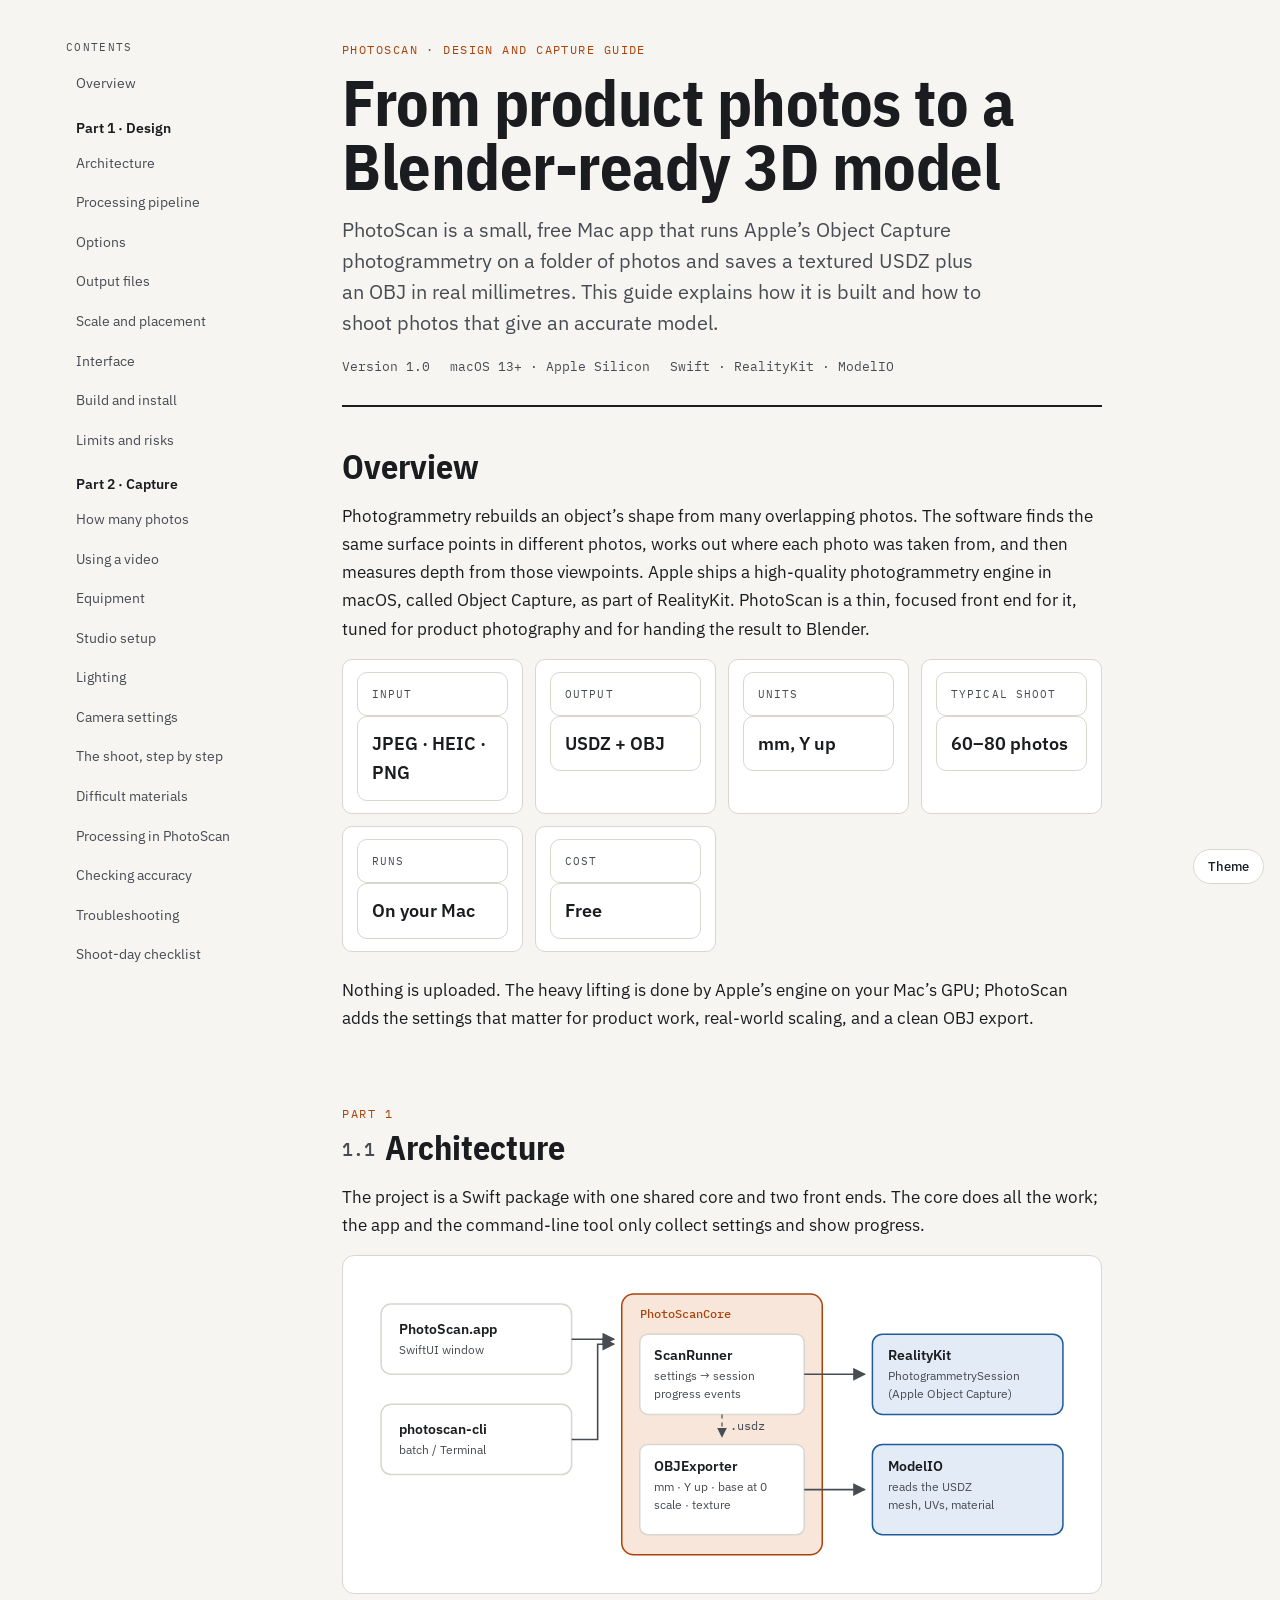
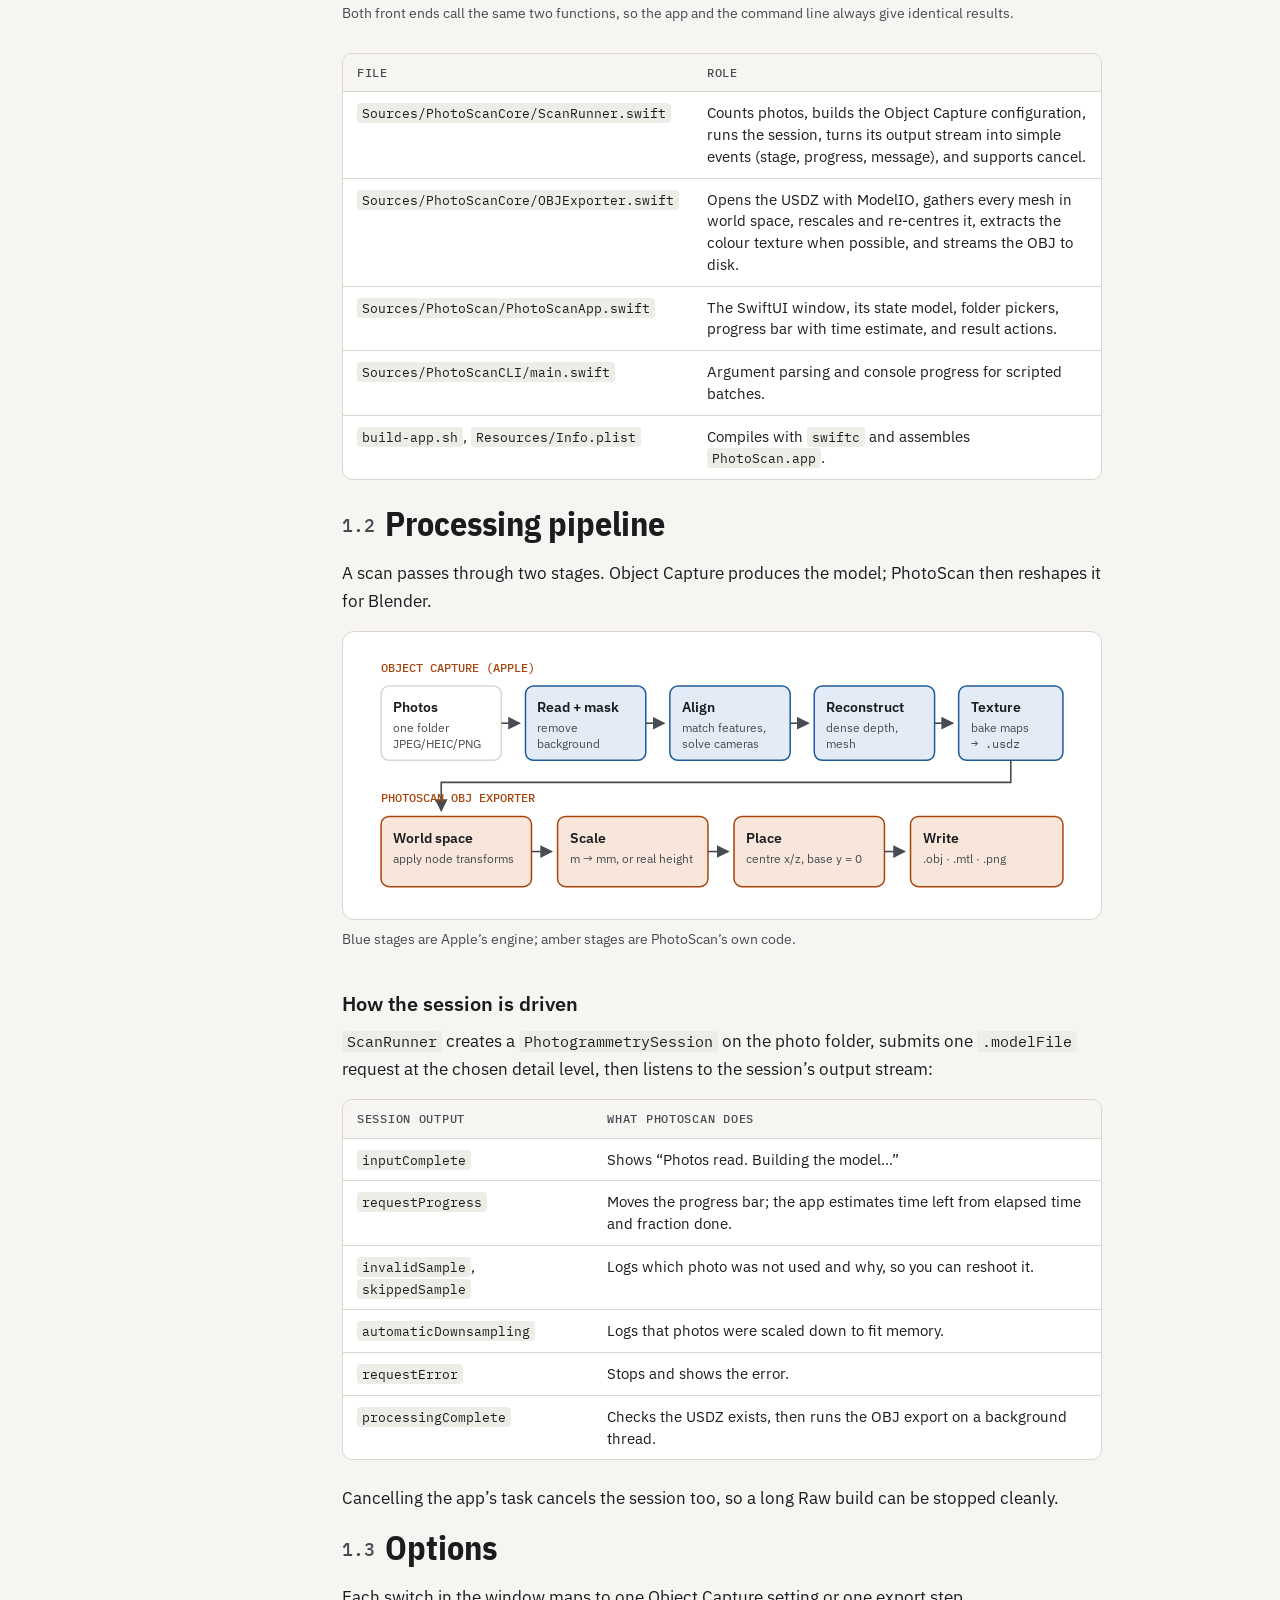
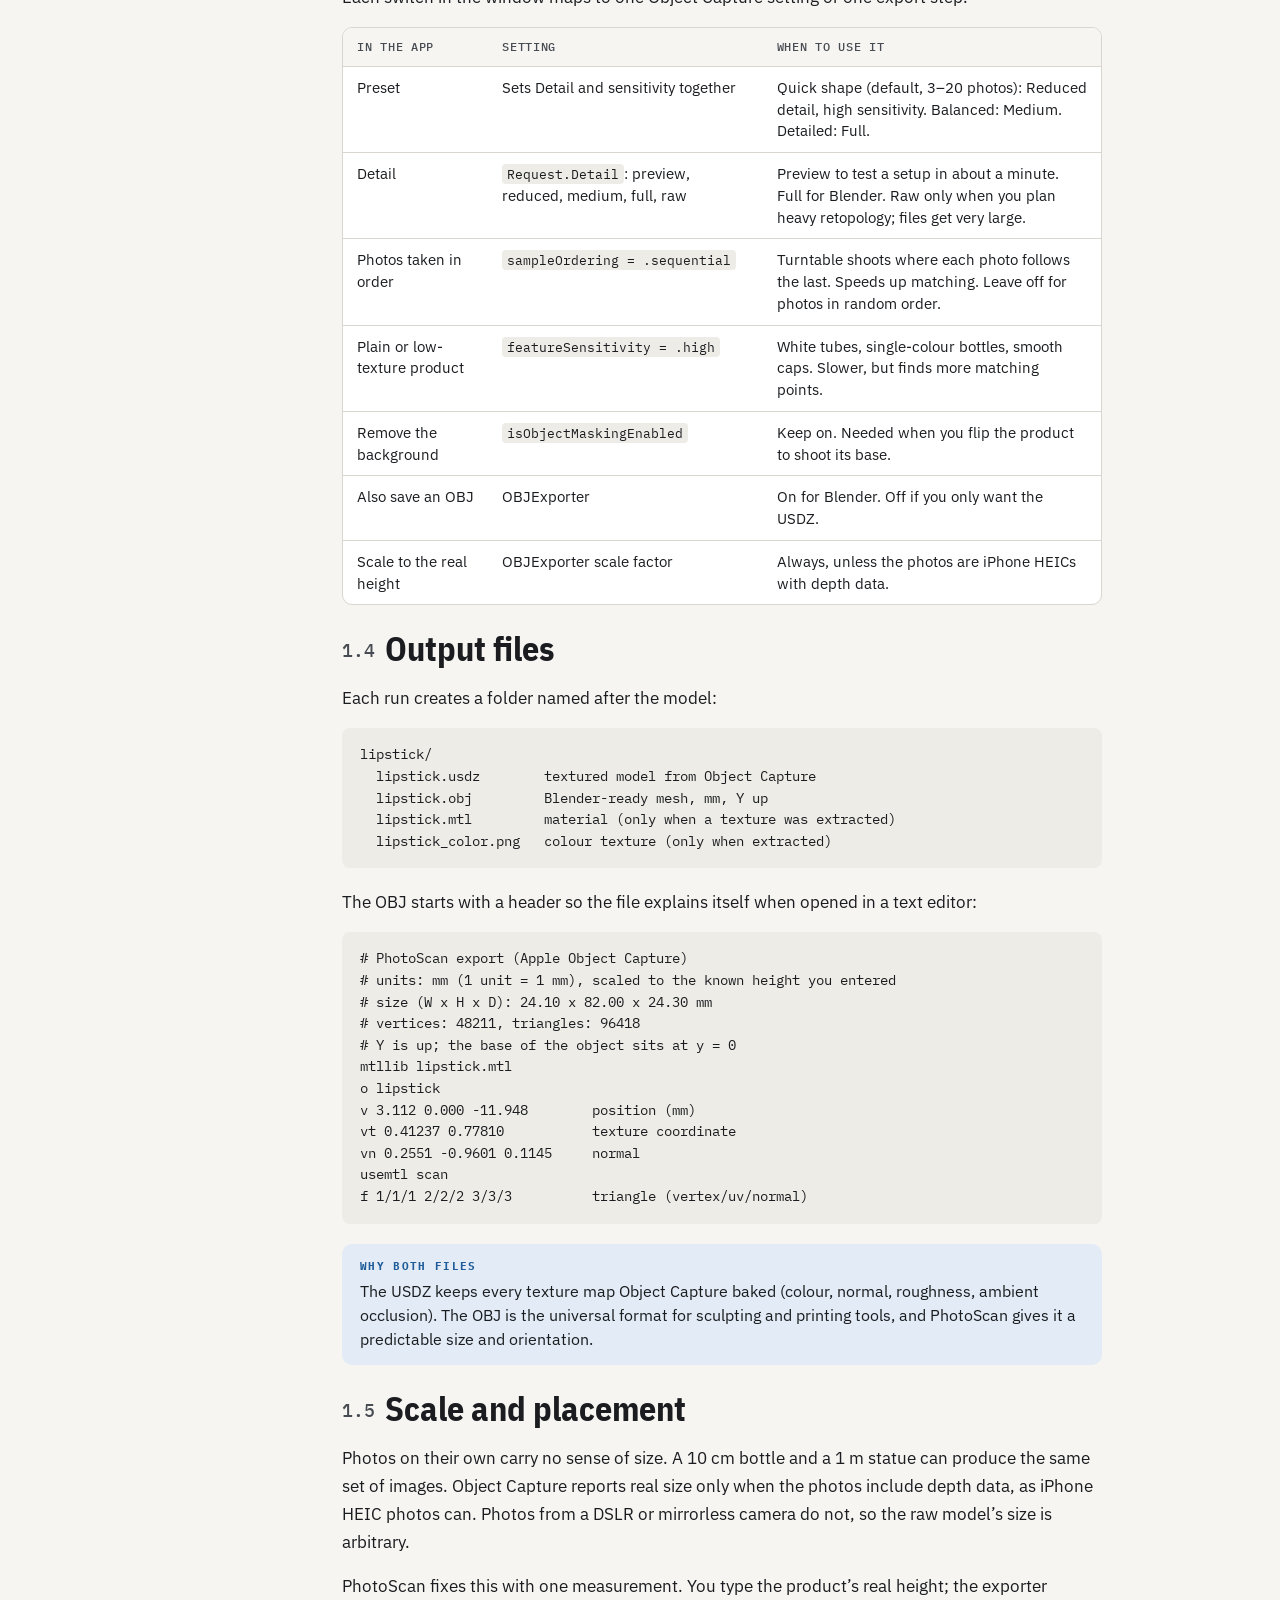
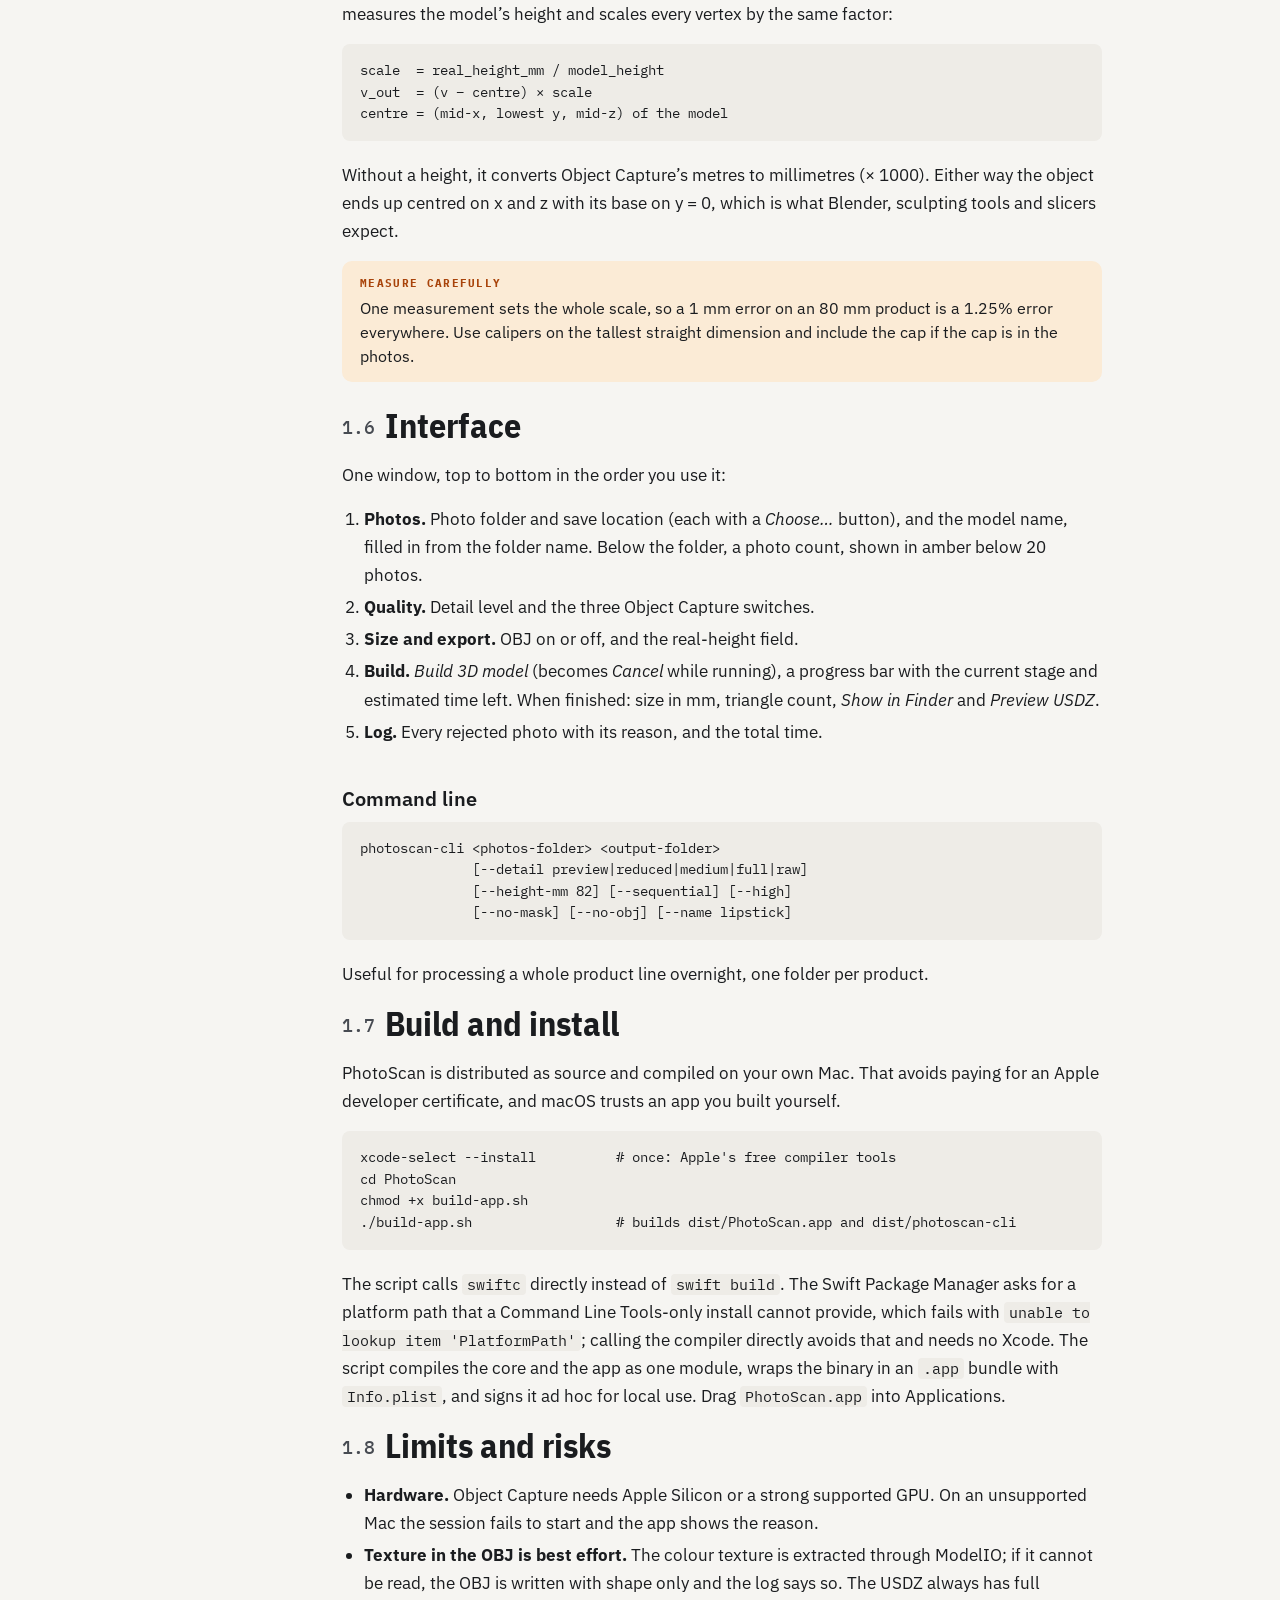
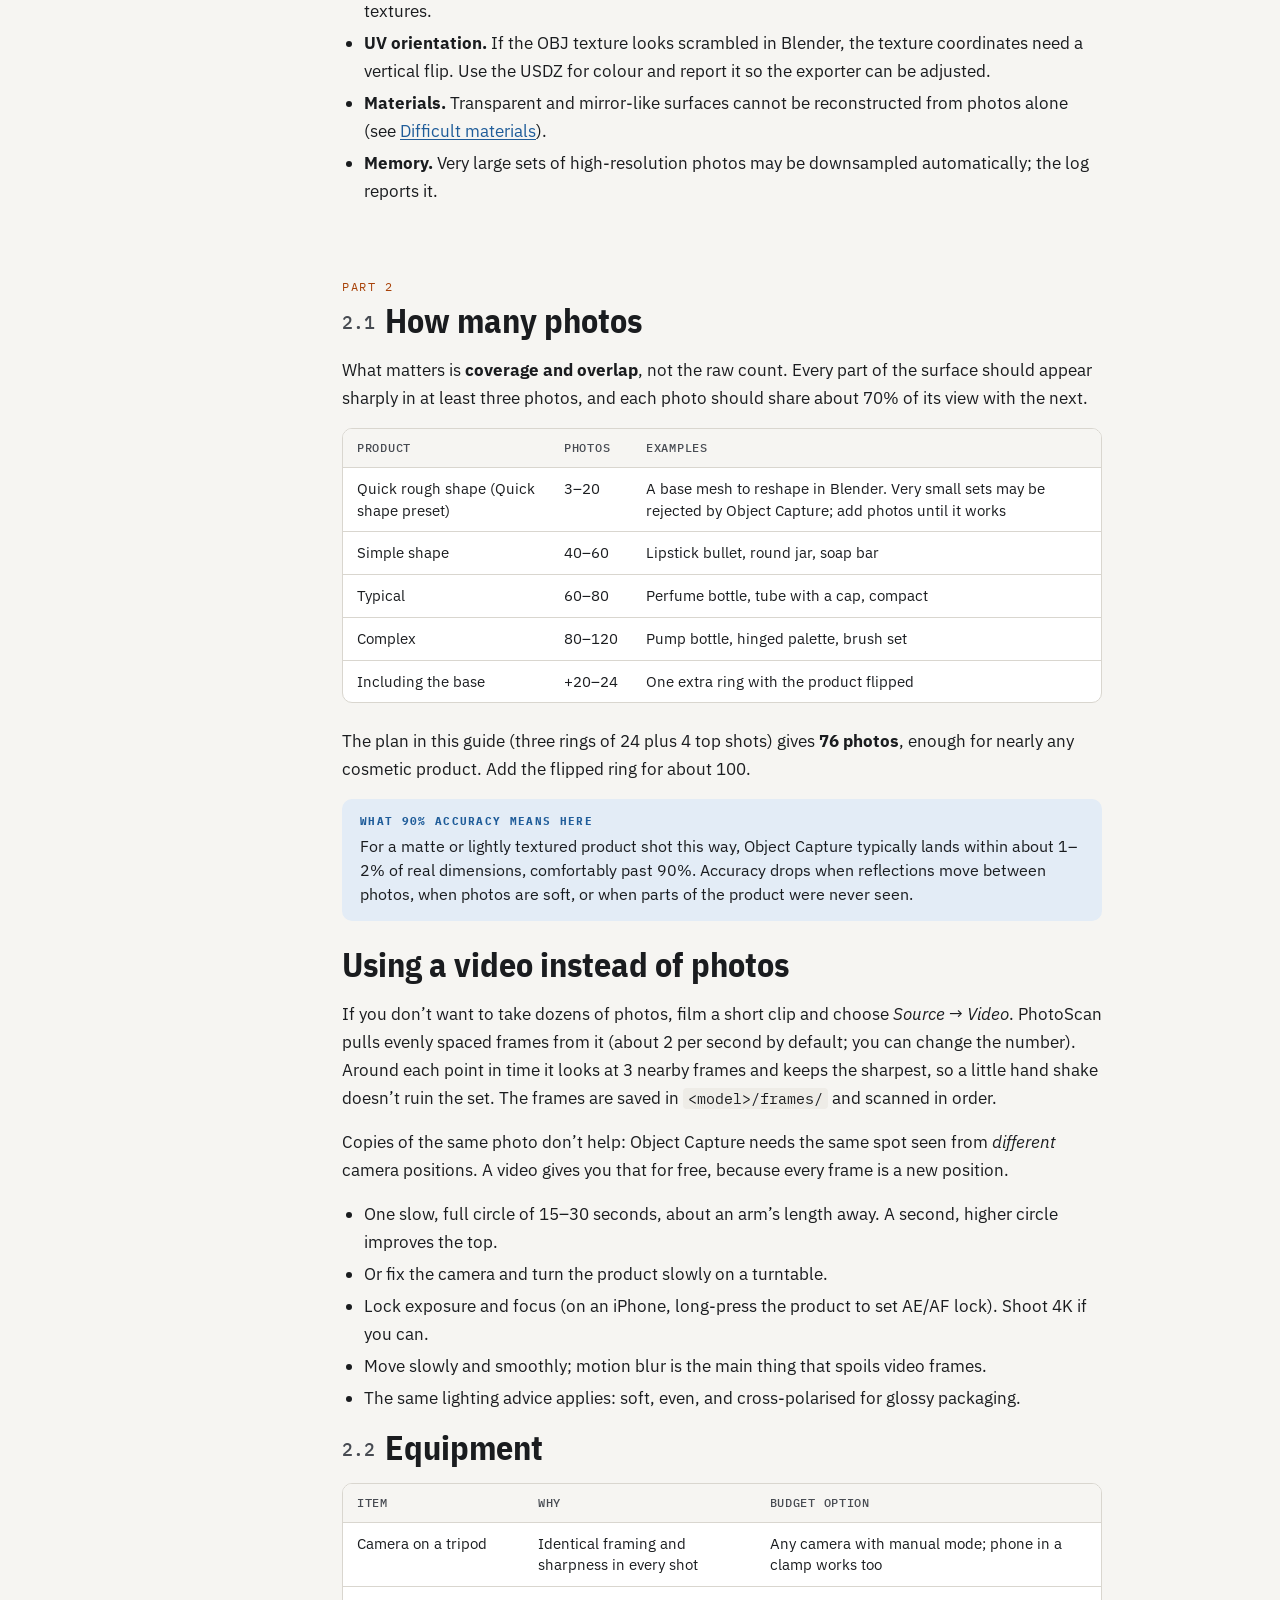
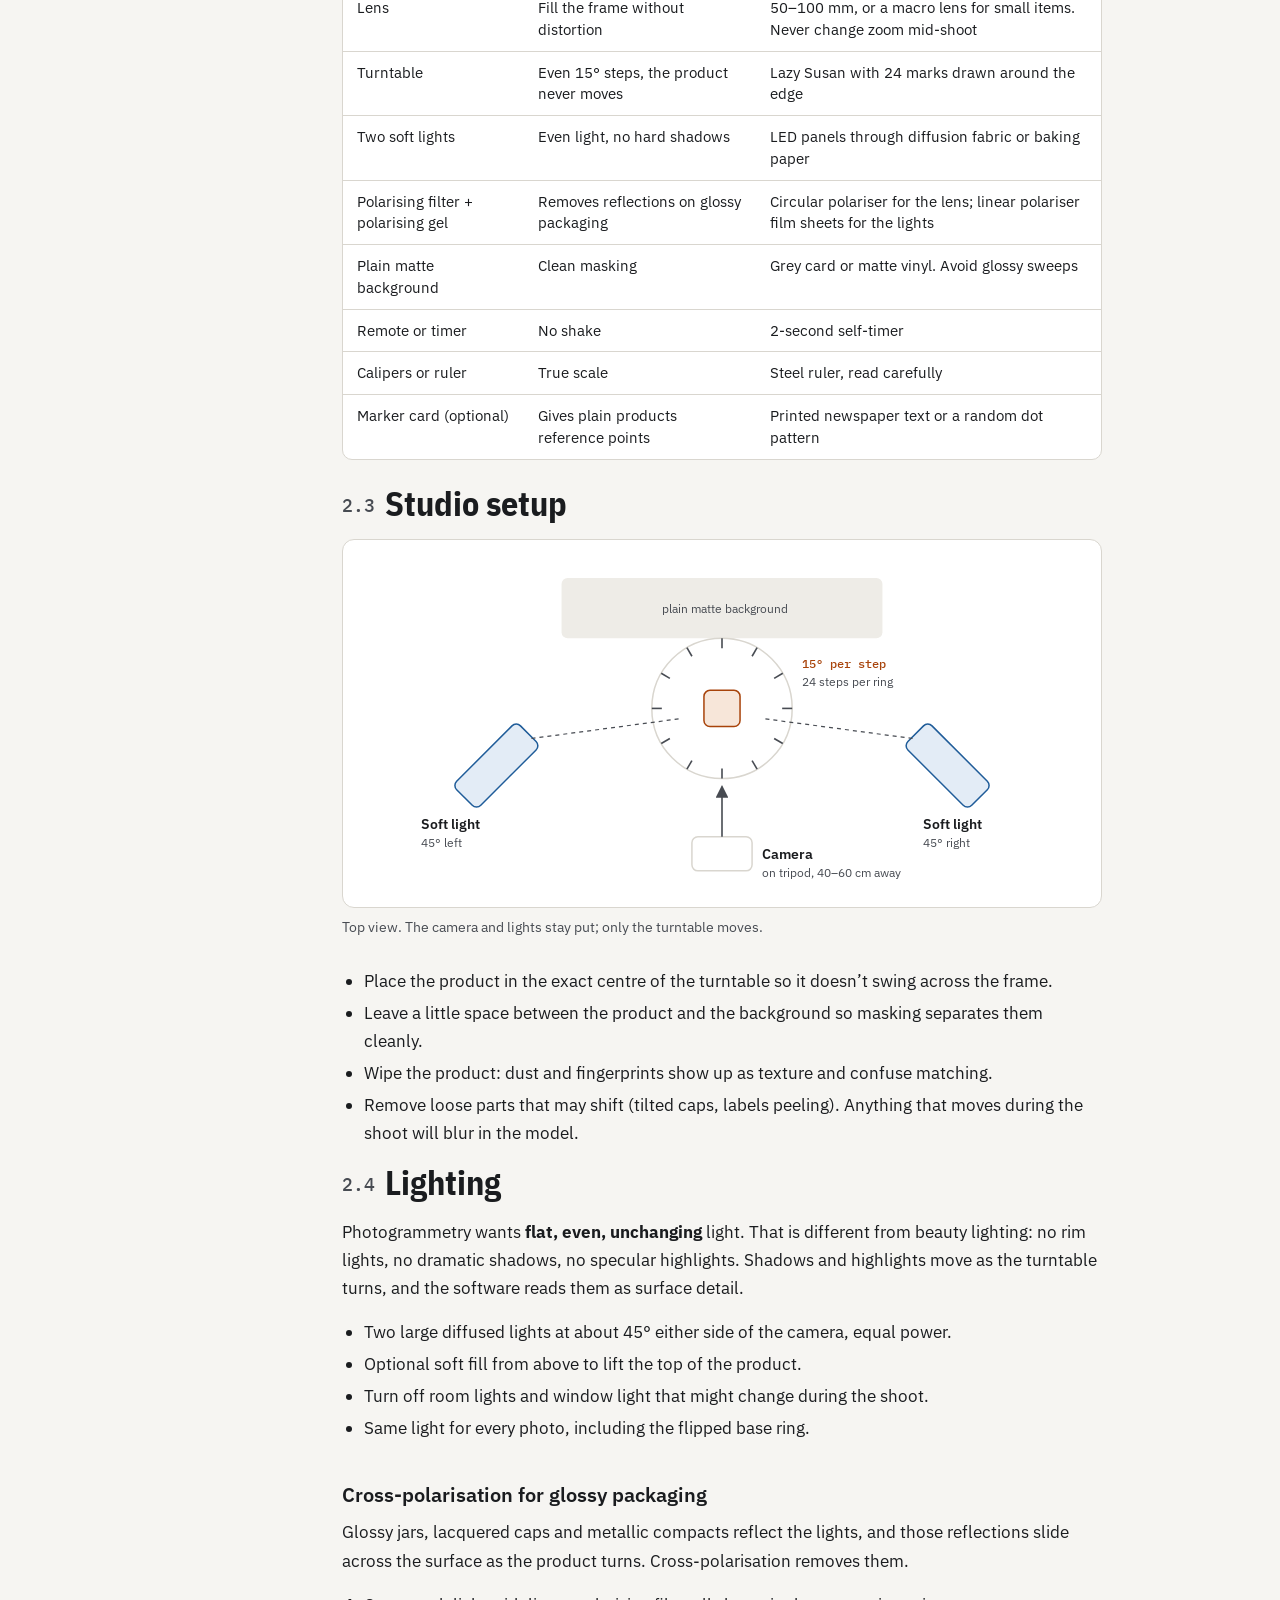
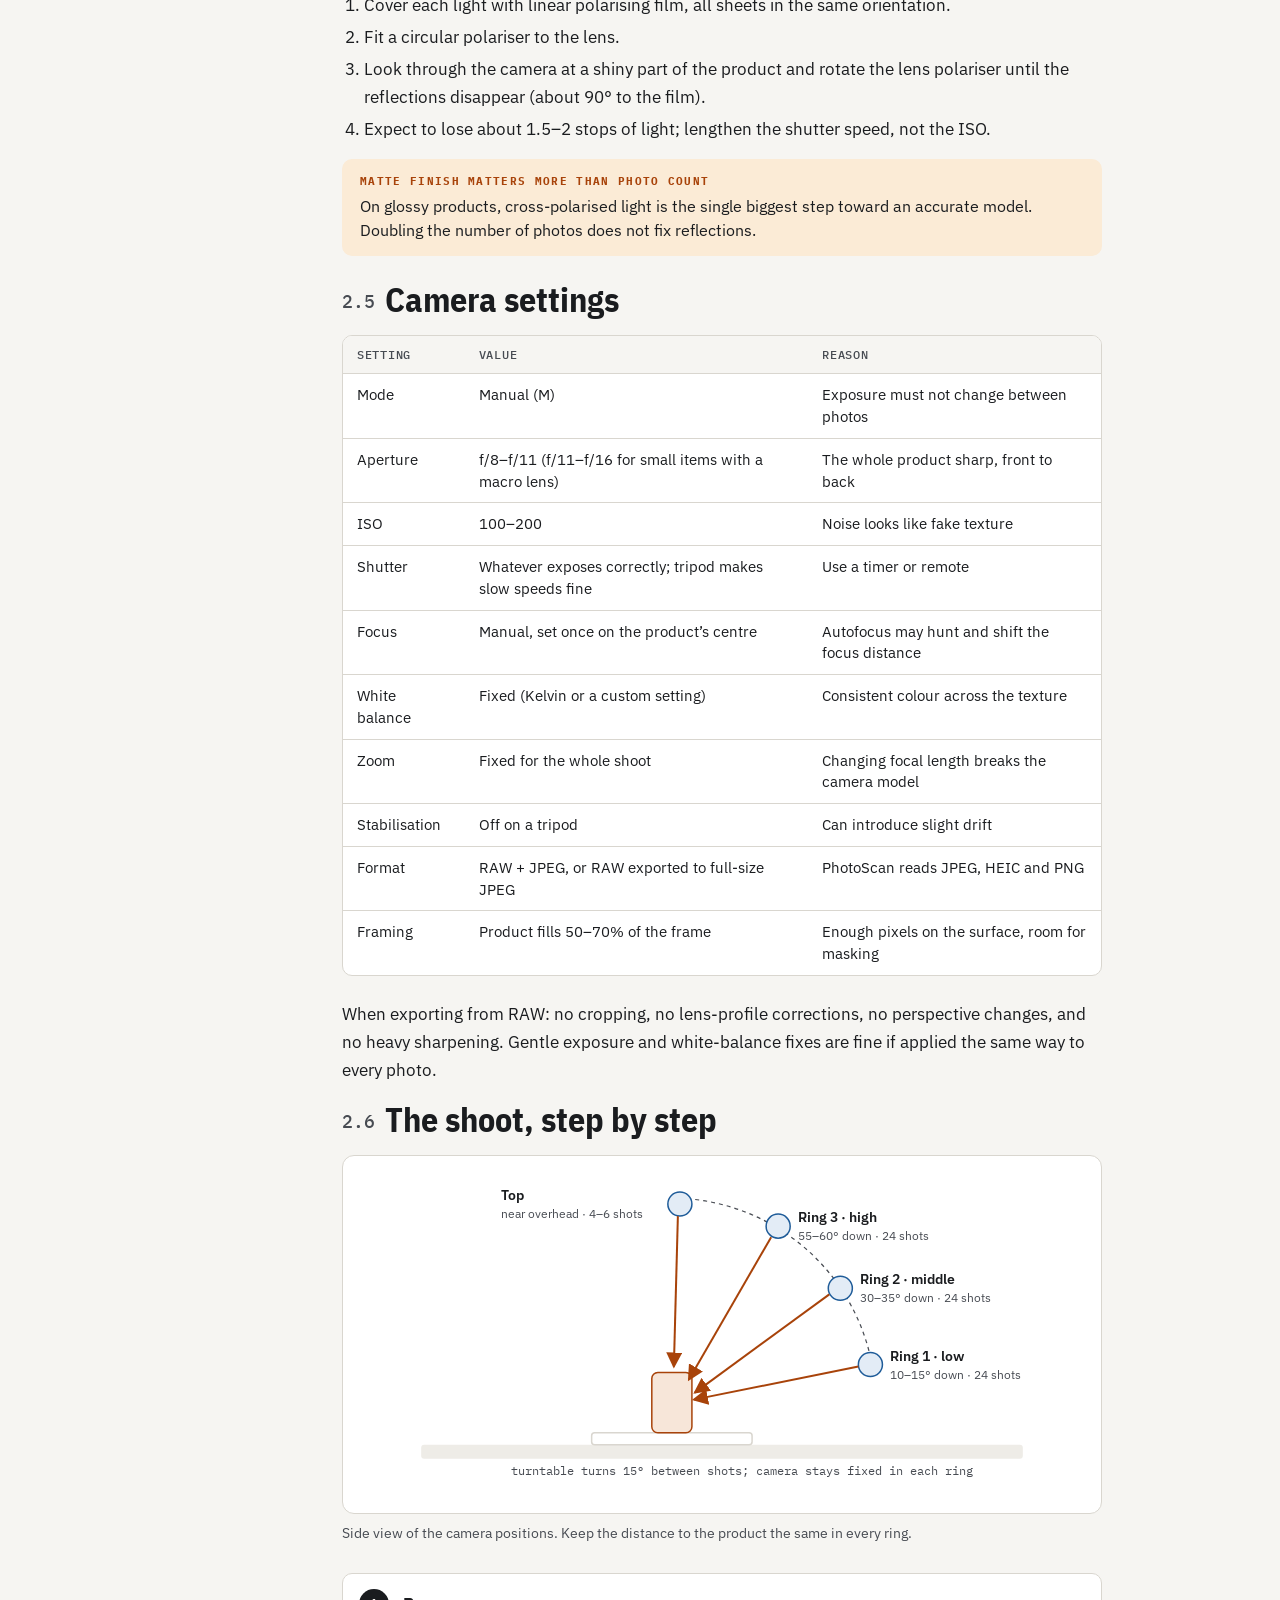
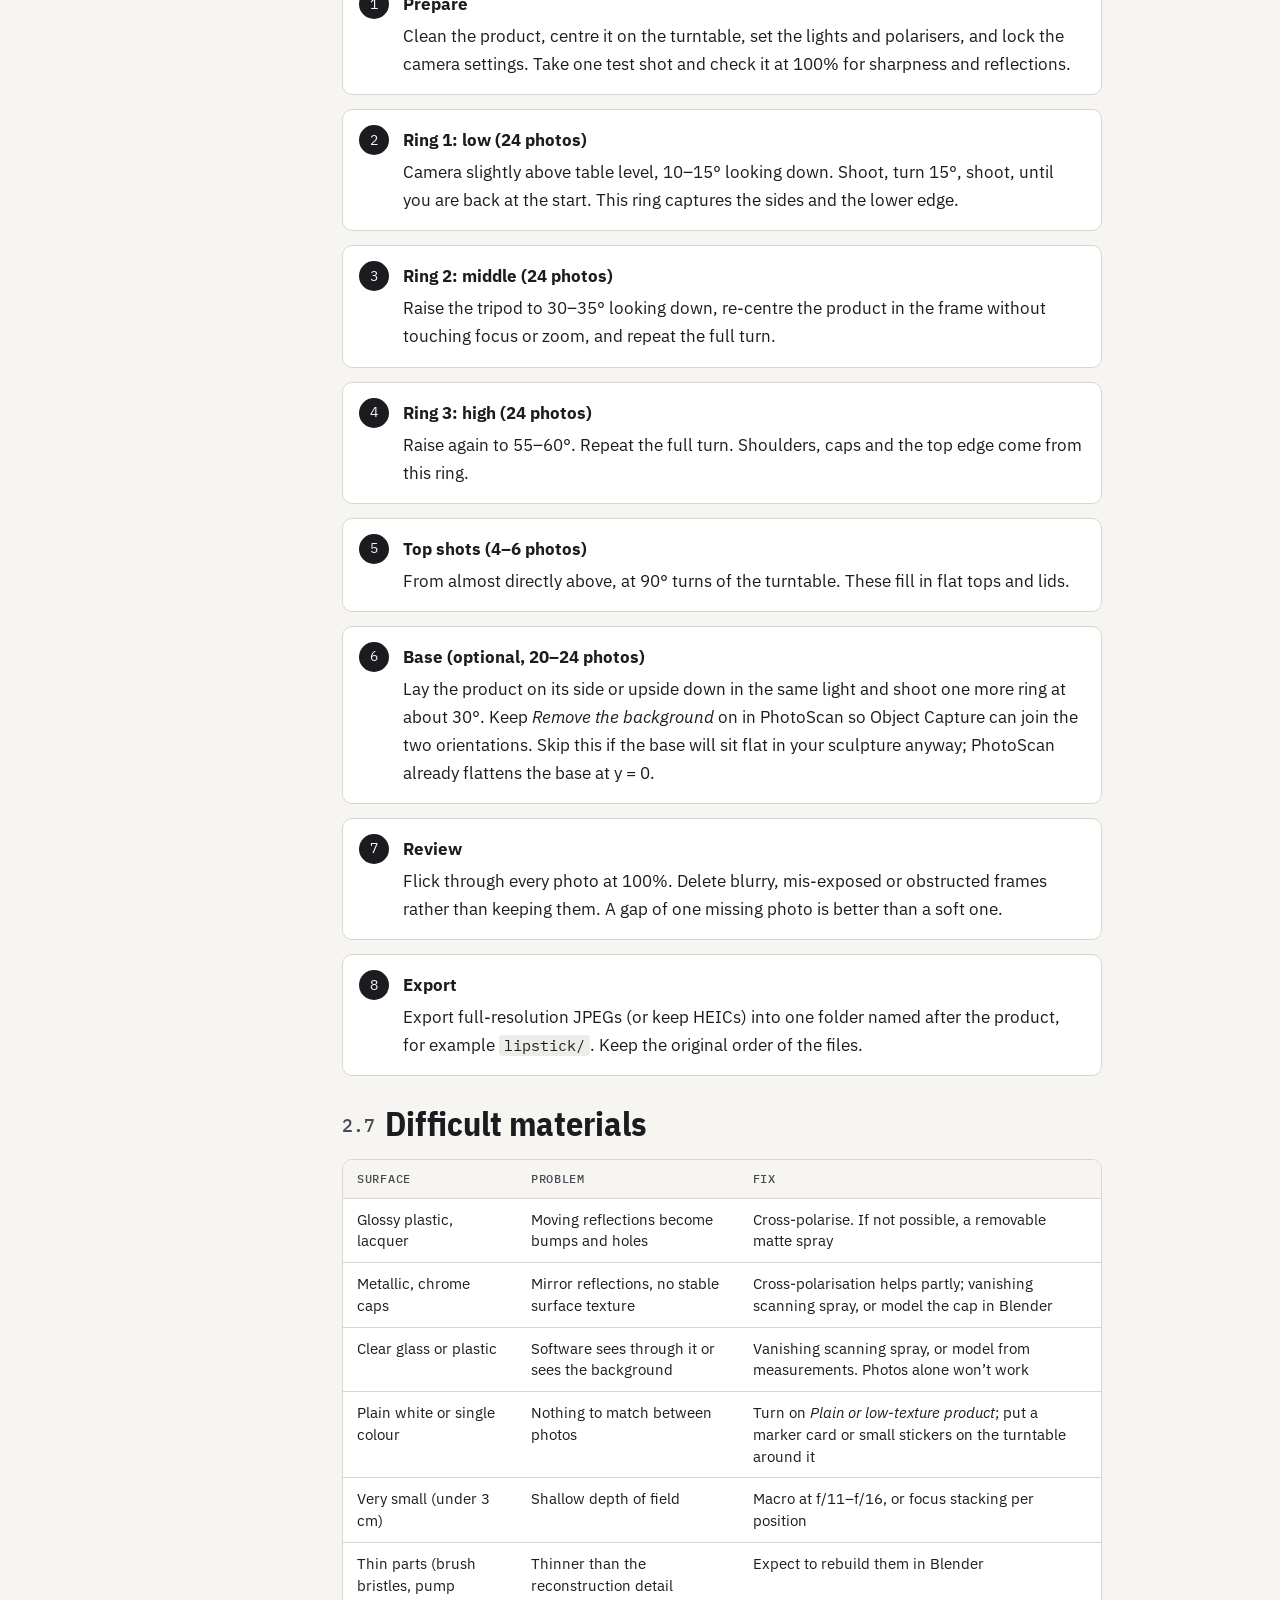
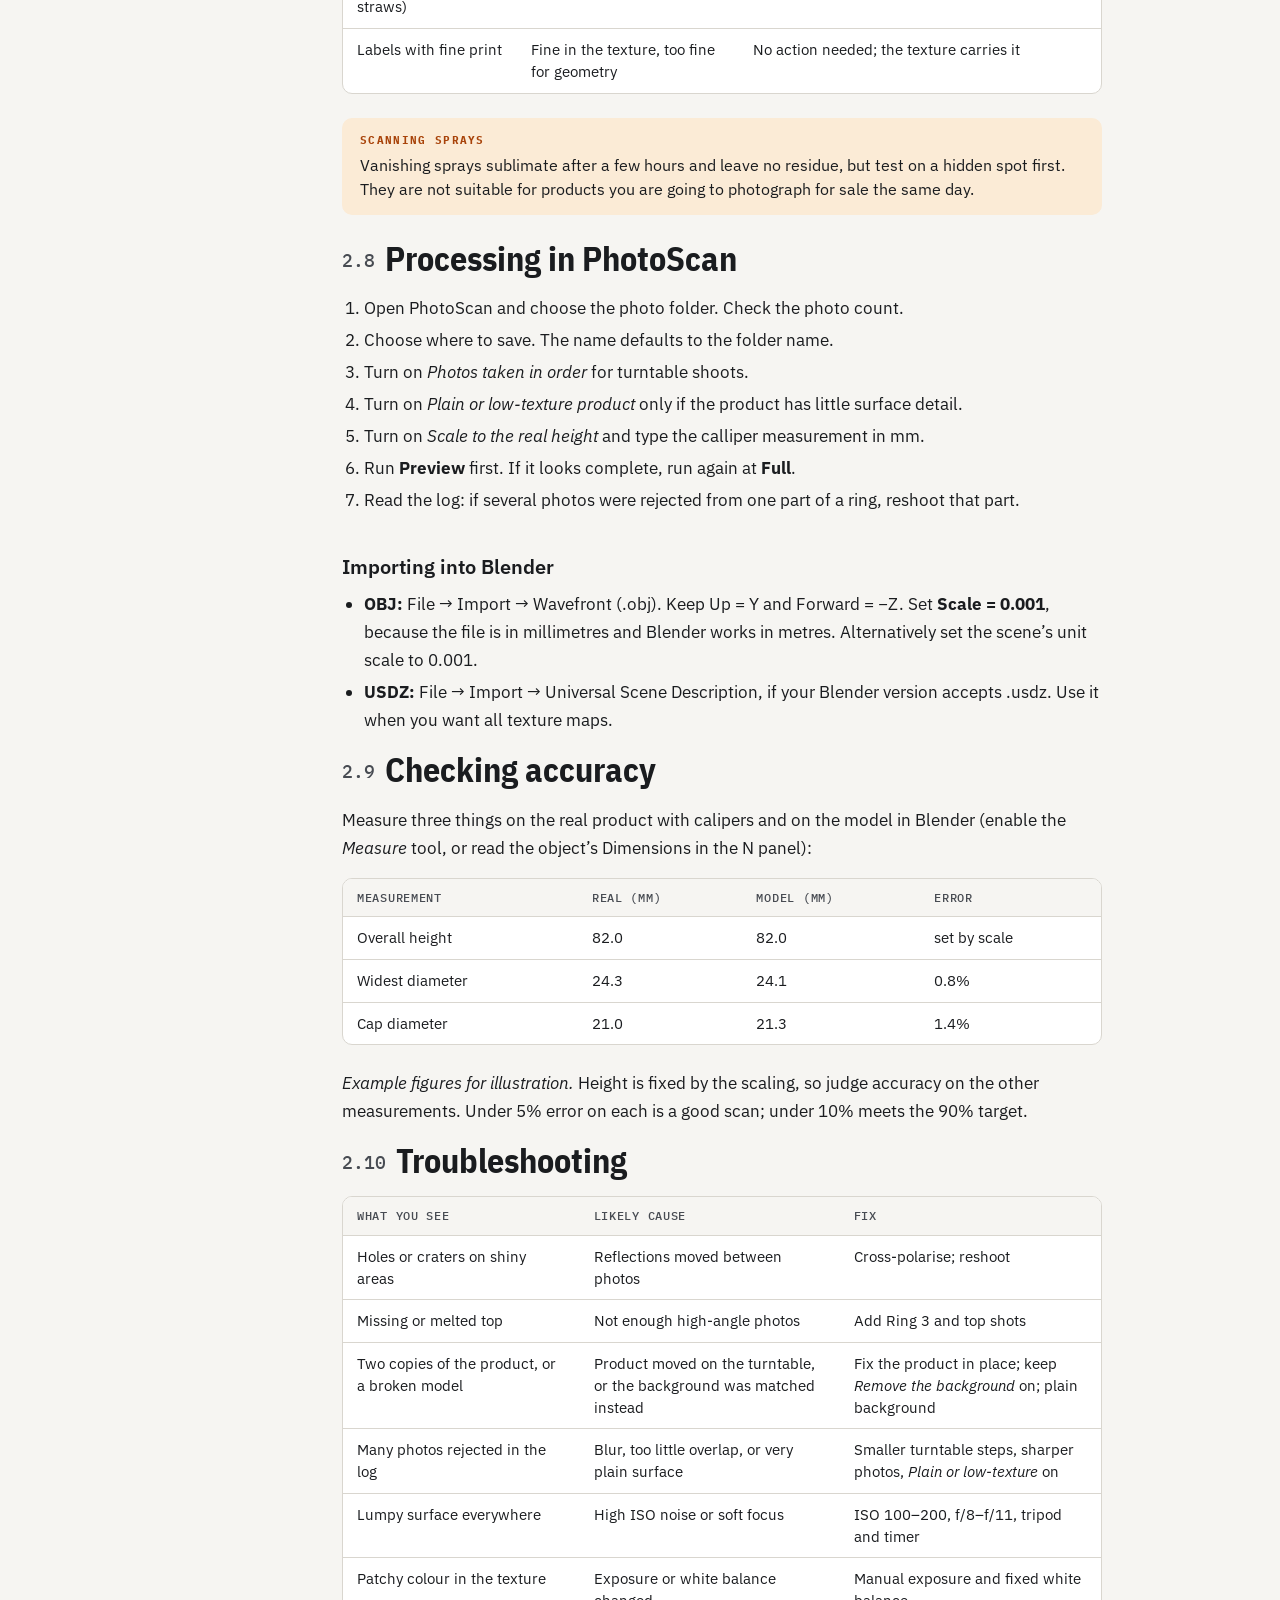
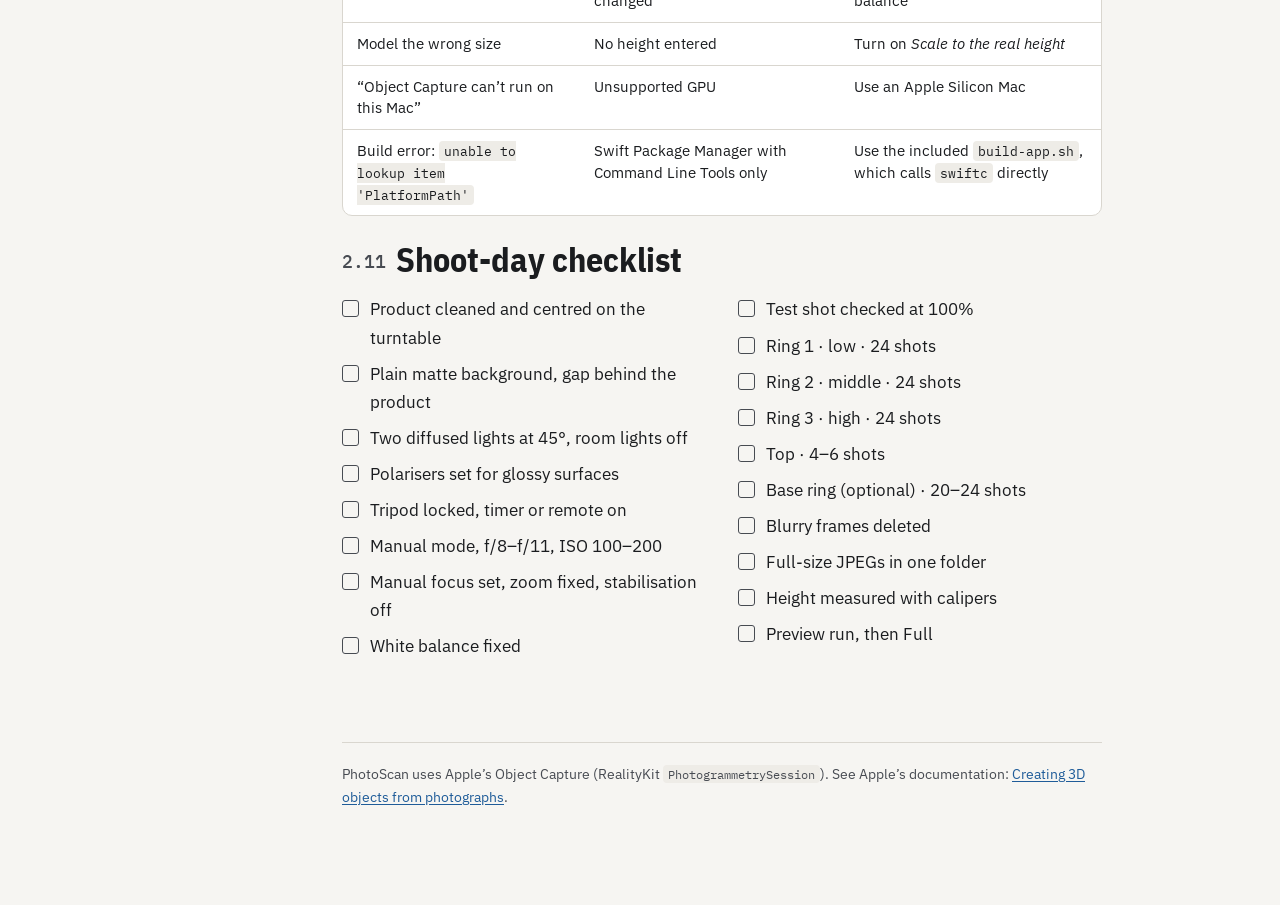
==== docs/index.html @ ff9b1871 "PhotoScan: photos to 3D model with Apple Object Capture" ====
<!doctype html>
<html lang="en">
<head>
<meta charset="utf-8">
<meta name="viewport" content="width=device-width, initial-scale=1">
<title>PhotoScan Design and Capture Guide</title>
<meta name="description" content="How PhotoScan turns product photos into a Blender-ready 3D model with Apple Object Capture, and how to shoot the photos for an accurate scan.">
<link rel="preconnect" href="https://fonts.googleapis.com">
<link rel="preconnect" href="https://fonts.gstatic.com" crossorigin>
<link rel="stylesheet" href="https://fonts.googleapis.com/css2?family=IBM+Plex+Mono:wght@400;500&family=IBM+Plex+Sans:ital,wght@0,400;0,500;0,600;1,400&family=IBM+Plex+Sans+Condensed:wght@600;700&display=swap">
<style>
/* Layout: a technical manual. Sticky contents rail on wide screens, one reading column, diagrams drawn inline. */
:root {
  --paper: #F6F5F2;
  --surface: #FFFFFF;
  --ink: #1A1C1F;
  --ink-2: #474B52;
  --rule: #D9D6CF;
  --accent: #A8430A;        /* darkroom safelight amber, darkened for text contrast */
  --accent-soft: #F7E6D9;
  --info: #1F5C99;
  --info-soft: #E3ECF6;
  --warn-soft: #FBEBD6;
  --ok: #1E7A46;
  --code-bg: #EEECE7;
  --font-display: 'IBM Plex Sans Condensed', 'Arial Narrow', 'Helvetica Neue', sans-serif;
  --font-body: 'IBM Plex Sans', -apple-system, 'Segoe UI', Roboto, sans-serif;
  --font-mono: 'IBM Plex Mono', ui-monospace, 'SF Mono', Menlo, Consolas, monospace;
  color-scheme: light;
}
@media (prefers-color-scheme: dark) {
  :root:not([data-theme="light"]) {
    --paper: #15171A; --surface: #1D2024; --ink: #ECEAE5; --ink-2: #AFB2B8; --rule: #33373D;
    --accent: #F2994A; --accent-soft: #3A2A1C; --info: #7DB3EA; --info-soft: #1C2A38; --warn-soft: #3A2E1F;
    --ok: #5CC88A; --code-bg: #24282D; color-scheme: dark;
  }
}
:root[data-theme="dark"] {
  --paper: #15171A; --surface: #1D2024; --ink: #ECEAE5; --ink-2: #AFB2B8; --rule: #33373D;
  --accent: #F2994A; --accent-soft: #3A2A1C; --info: #7DB3EA; --info-soft: #1C2A38; --warn-soft: #3A2E1F;
  --ok: #5CC88A; --code-bg: #24282D; color-scheme: dark;
}

* { box-sizing: border-box; }
html { scroll-behavior: smooth; }
@media (prefers-reduced-motion: reduce) { html { scroll-behavior: auto; } }
body {
  margin: 0; background: var(--paper); color: var(--ink);
  font-family: var(--font-body); font-size: 17px; line-height: 1.65;
  -webkit-font-smoothing: antialiased;
}
a { color: var(--info); text-underline-offset: 2px; }
a:hover { color: var(--accent); }
a:focus-visible, button:focus-visible { outline: 2px solid var(--accent); outline-offset: 2px; border-radius: 3px; }

.shell {
  max-width: 1180px; margin: 0 auto;
  padding-block: 40px 96px;
  padding-left: max(16px, env(safe-area-inset-left, 0px));
  padding-right: max(16px, env(safe-area-inset-right, 0px));
  display: grid; grid-template-columns: 220px minmax(0, 1fr); gap: 56px;
}
@media (max-width: 900px) { .shell { grid-template-columns: minmax(0, 1fr); gap: 24px; padding-block: 24px 64px; } }

/* contents rail */
nav.toc { position: sticky; top: 24px; align-self: start; font-size: 14px; line-height: 1.4; }
nav.toc .label { font-family: var(--font-mono); font-size: 11px; letter-spacing: .12em; text-transform: uppercase; color: var(--ink-2); margin-bottom: 10px; }
nav.toc ol { list-style: none; margin: 0; padding: 0; display: grid; gap: 2px; }
nav.toc a { display: block; padding: 5px 10px; color: var(--ink-2); text-decoration: none; border-radius: 6px; }
nav.toc a:hover { background: var(--surface); color: var(--ink); }
nav.toc .group { margin-top: 14px; font-weight: 600; color: var(--ink); padding: 0 10px; }
@media (max-width: 900px) {
  nav.toc { position: static; background: var(--surface); border: 1px solid var(--rule); border-radius: 10px; padding: 14px; }
  nav.toc ol { grid-template-columns: repeat(auto-fill, minmax(160px, 1fr)); }
}

main { min-width: 0; max-width: 760px; }

header.masthead { border-bottom: 2px solid var(--ink); padding-bottom: 28px; margin-bottom: 40px; }
.eyebrow { font-family: var(--font-mono); font-size: 12px; letter-spacing: .12em; text-transform: uppercase; color: var(--accent); }
h1 { font-family: var(--font-display); font-weight: 700; font-size: clamp(40px, 7vw, 64px); line-height: 1; letter-spacing: -.5px; margin: 10px 0 16px; text-wrap: balance; }
.lede { font-size: 20px; line-height: 1.55; color: var(--ink-2); margin: 0; max-width: 640px; }
.meta { display: flex; flex-wrap: wrap; gap: 6px 20px; margin-top: 18px; font-family: var(--font-mono); font-size: 13px; color: var(--ink-2); }

.part { font-family: var(--font-mono); font-size: 12px; letter-spacing: .14em; text-transform: uppercase; color: var(--accent); margin: 72px 0 4px; }
h2 { font-family: var(--font-display); font-weight: 700; font-size: 34px; line-height: 1.15; margin: 0 0 16px; text-wrap: balance; scroll-margin-top: 24px; }
h3 { font-size: 20px; line-height: 1.3; margin: 40px 0 10px; font-weight: 600; text-wrap: balance; scroll-margin-top: 24px; }
h4 { font-size: 15px; margin: 24px 0 6px; font-weight: 600; letter-spacing: .02em; }
p { margin: 0 0 16px; }
ul, ol { margin: 0 0 16px; padding-left: 22px; }
li { margin: 4px 0; }
section > h2 .num { font-family: var(--font-mono); font-size: 18px; font-weight: 500; color: var(--ink-2); margin-right: 10px; vertical-align: 4px; }

code, kbd { font-family: var(--font-mono); font-size: .88em; background: var(--code-bg); padding: 1px 5px; border-radius: 4px; }
pre { font-family: var(--font-mono); font-size: 13.5px; line-height: 1.6; background: var(--code-bg); border-radius: 8px; padding: 16px 18px; overflow-x: auto; margin: 0 0 20px; }
pre code { background: none; padding: 0; font-size: inherit; }

.table-wrap { overflow-x: auto; margin: 0 0 24px; border: 1px solid var(--rule); border-radius: 10px; background: var(--surface); }
table { border-collapse: collapse; width: 100%; font-size: 15px; line-height: 1.45; }
th, td { text-align: left; vertical-align: top; padding: 10px 14px; border-bottom: 1px solid var(--rule); }
tr:last-child td { border-bottom: 0; }
th { font-size: 12px; font-family: var(--font-mono); letter-spacing: .06em; text-transform: uppercase; color: var(--ink-2); font-weight: 500; background: var(--paper); }
td.num, th.num { font-variant-numeric: tabular-nums; white-space: nowrap; }

.note { border-radius: 10px; padding: 14px 18px; margin: 0 0 24px; font-size: 15.5px; line-height: 1.55; }
.note b:first-child { display: block; font-family: var(--font-mono); font-size: 11px; letter-spacing: .12em; text-transform: uppercase; margin-bottom: 4px; }
.note.info { background: var(--info-soft); }
.note.info b:first-child { color: var(--info); }
.note.warn { background: var(--warn-soft); }
.note.warn b:first-child { color: var(--accent); }
.note p:last-child { margin-bottom: 0; }

figure { margin: 8px 0 28px; }
figure .frame { background: var(--surface); border: 1px solid var(--rule); border-radius: 12px; padding: 18px; overflow-x: auto; }
figure svg { display: block; width: 100%; height: auto; min-width: 560px; }
figure.compact svg { min-width: 300px; }
figcaption { font-size: 14px; color: var(--ink-2); margin-top: 8px; }

/* diagram tokens */
.d-box { fill: var(--surface); stroke: var(--rule); stroke-width: 1.5; }
.d-box-key { fill: var(--accent-soft); stroke: var(--accent); stroke-width: 1.5; }
.d-box-info { fill: var(--info-soft); stroke: var(--info); stroke-width: 1.5; }
.d-line { stroke: var(--ink-2); stroke-width: 1.6; fill: none; }
.d-dash { stroke: var(--ink-2); stroke-width: 1.2; fill: none; stroke-dasharray: 4 4; }
.d-accent { stroke: var(--accent); stroke-width: 2; fill: none; }
.d-fill-accent { fill: var(--accent); }
.d-fill-ink { fill: var(--ink-2); }
.d-ground { fill: var(--code-bg); }
.d-t { fill: var(--ink); font-family: var(--font-body); font-size: 13px; }
.d-tb { fill: var(--ink); font-family: var(--font-body); font-size: 14px; font-weight: 600; }
.d-ts { fill: var(--ink-2); font-family: var(--font-body); font-size: 12px; }
.d-tm { fill: var(--ink-2); font-family: var(--font-mono); font-size: 11.5px; }
.d-ta { fill: var(--accent); font-family: var(--font-mono); font-size: 12px; font-weight: 500; }

/* step list for the shoot */
ol.steps { list-style: none; padding: 0; counter-reset: s; display: grid; gap: 14px; margin: 0 0 28px; }
ol.steps > li { counter-increment: s; background: var(--surface); border: 1px solid var(--rule); border-radius: 10px; padding: 16px 18px 16px 60px; position: relative; margin: 0; }
ol.steps > li::before { content: counter(s); position: absolute; left: 16px; top: 15px; width: 30px; height: 30px; border-radius: 50%; background: var(--ink); color: var(--paper); font-family: var(--font-mono); font-size: 14px; display: grid; place-items: center; }
ol.steps > li b.t { display: block; font-size: 17px; margin-bottom: 4px; }
ol.steps > li p:last-child, ol.steps > li ul:last-child { margin-bottom: 0; }

.checklist { list-style: none; padding: 0; columns: 2 280px; column-gap: 32px; margin: 0 0 24px; }
.checklist li { break-inside: avoid; padding-left: 28px; position: relative; margin: 0 0 8px; }
.checklist li::before { content: ""; position: absolute; left: 0; top: 5px; width: 15px; height: 15px; border: 1.5px solid var(--ink-2); border-radius: 3px; }

.spec { display: grid; grid-template-columns: repeat(auto-fit, minmax(160px, 1fr)); gap: 12px; margin: 0 0 24px; }
.spec div { background: var(--surface); border: 1px solid var(--rule); border-radius: 10px; padding: 12px 14px; }
.spec .k { font-family: var(--font-mono); font-size: 11px; letter-spacing: .1em; text-transform: uppercase; color: var(--ink-2); }
.spec .v { font-size: 18px; font-weight: 600; font-variant-numeric: tabular-nums; }

.theme-toggle { position: fixed; right: max(16px, env(safe-area-inset-right, 0px)); bottom: max(16px, env(safe-area-inset-bottom, 0px)); background: var(--surface); color: var(--ink); border: 1px solid var(--rule); border-radius: 999px; padding: 8px 14px; font: 500 13px var(--font-body); cursor: pointer; }

footer { margin-top: 80px; padding-top: 20px; border-top: 1px solid var(--rule); font-size: 14px; color: var(--ink-2); }
</style>
</head>
<body>
<div class="shell">

<nav class="toc" aria-label="Contents">
  <div class="label">Contents</div>
  <ol>
    <li><a href="#overview">Overview</a></li>
    <li class="group">Part 1 · Design</li>
    <li><a href="#architecture">Architecture</a></li>
    <li><a href="#pipeline">Processing pipeline</a></li>
    <li><a href="#options">Options</a></li>
    <li><a href="#output">Output files</a></li>
    <li><a href="#scale">Scale and placement</a></li>
    <li><a href="#interface">Interface</a></li>
    <li><a href="#build">Build and install</a></li>
    <li><a href="#limits">Limits and risks</a></li>
    <li class="group">Part 2 · Capture</li>
    <li><a href="#how-many">How many photos</a></li>
    <li><a href="#video">Using a video</a></li>
    <li><a href="#kit">Equipment</a></li>
    <li><a href="#studio">Studio setup</a></li>
    <li><a href="#lighting">Lighting</a></li>
    <li><a href="#camera">Camera settings</a></li>
    <li><a href="#shoot">The shoot, step by step</a></li>
    <li><a href="#materials">Difficult materials</a></li>
    <li><a href="#process">Processing in PhotoScan</a></li>
    <li><a href="#verify">Checking accuracy</a></li>
    <li><a href="#troubleshooting">Troubleshooting</a></li>
    <li><a href="#checklist">Shoot-day checklist</a></li>
  </ol>
</nav>

<main>
<header class="masthead">
  <div class="eyebrow">PhotoScan · Design and capture guide</div>
  <h1>From product photos to a Blender-ready 3D model</h1>
  <p class="lede">PhotoScan is a small, free Mac app that runs Apple’s Object Capture photogrammetry on a folder of photos and saves a textured USDZ plus an OBJ in real millimetres. This guide explains how it is built and how to shoot photos that give an accurate model.</p>
  <div class="meta"><span>Version 1.0</span><span>macOS 13+ · Apple Silicon</span><span>Swift · RealityKit · ModelIO</span></div>
</header>

<section id="overview">
  <h2>Overview</h2>
  <p>Photogrammetry rebuilds an object’s shape from many overlapping photos. The software finds the same surface points in different photos, works out where each photo was taken from, and then measures depth from those viewpoints. Apple ships a high-quality photogrammetry engine in macOS, called Object Capture, as part of RealityKit. PhotoScan is a thin, focused front end for it, tuned for product photography and for handing the result to Blender.</p>
  <div class="spec">
    <div><div class="k">Input</div><div class="v">JPEG · HEIC · PNG</div></div>
    <div><div class="k">Output</div><div class="v">USDZ + OBJ</div></div>
    <div><div class="k">Units</div><div class="v">mm, Y up</div></div>
    <div><div class="k">Typical shoot</div><div class="v">60–80 photos</div></div>
    <div><div class="k">Runs</div><div class="v">On your Mac</div></div>
    <div><div class="k">Cost</div><div class="v">Free</div></div>
  </div>
  <p>Nothing is uploaded. The heavy lifting is done by Apple’s engine on your Mac’s GPU; PhotoScan adds the settings that matter for product work, real-world scaling, and a clean OBJ export.</p>
</section>

<div class="part">Part 1</div>
<section id="architecture">
  <h2><span class="num">1.1</span>Architecture</h2>
  <p>The project is a Swift package with one shared core and two front ends. The core does all the work; the app and the command-line tool only collect settings and show progress.</p>
  <figure>
    <div class="frame">
      <svg viewBox="0 0 720 300" role="img" aria-label="Architecture: the PhotoScan app and the photoscan-cli tool both use PhotoScanCore, which contains ScanRunner and OBJExporter. ScanRunner calls RealityKit's PhotogrammetrySession and writes a USDZ; OBJExporter reads the USDZ with ModelIO and writes OBJ, MTL and PNG.">
        <rect class="d-box" x="20" y="30" width="190" height="70" rx="10"/>
        <text class="d-tb" x="38" y="60">PhotoScan.app</text>
        <text class="d-ts" x="38" y="80">SwiftUI window</text>
        <rect class="d-box" x="20" y="130" width="190" height="70" rx="10"/>
        <text class="d-tb" x="38" y="160">photoscan-cli</text>
        <text class="d-ts" x="38" y="180">batch / Terminal</text>

        <rect class="d-box-key" x="260" y="20" width="200" height="260" rx="12"/>
        <text class="d-ta" x="278" y="44">PhotoScanCore</text>
        <rect class="d-box" x="278" y="60" width="164" height="80" rx="8"/>
        <text class="d-tb" x="292" y="86">ScanRunner</text>
        <text class="d-ts" x="292" y="106">settings → session</text>
        <text class="d-ts" x="292" y="124">progress events</text>
        <rect class="d-box" x="278" y="170" width="164" height="90" rx="8"/>
        <text class="d-tb" x="292" y="196">OBJExporter</text>
        <text class="d-ts" x="292" y="216">mm · Y up · base at 0</text>
        <text class="d-ts" x="292" y="234">scale · texture</text>

        <rect class="d-box-info" x="510" y="60" width="190" height="80" rx="10"/>
        <text class="d-tb" x="526" y="86">RealityKit</text>
        <text class="d-ts" x="526" y="106">PhotogrammetrySession</text>
        <text class="d-ts" x="526" y="124">(Apple Object Capture)</text>
        <rect class="d-box-info" x="510" y="170" width="190" height="90" rx="10"/>
        <text class="d-tb" x="526" y="196">ModelIO</text>
        <text class="d-ts" x="526" y="216">reads the USDZ</text>
        <text class="d-ts" x="526" y="234">mesh, UVs, material</text>

        <path class="d-line" d="M210 65 H252" marker-end="url(#ah)"/>
        <path class="d-line" d="M210 165 H236 V70 H252" marker-end="url(#ah)"/>
        <path class="d-line" d="M442 100 H502" marker-end="url(#ah)"/>
        <path class="d-line" d="M442 215 H502" marker-end="url(#ah)"/>
        <path class="d-dash" d="M360 140 V162" marker-end="url(#ah)"/>
        <text class="d-tm" x="368" y="156">.usdz</text>
        <defs><marker id="ah" viewBox="0 0 8 8" refX="7" refY="4" markerWidth="8" markerHeight="8" orient="auto"><path d="M0 0 L8 4 L0 8 Z" class="d-fill-ink"/></marker></defs>
      </svg>
    </div>
    <figcaption>Both front ends call the same two functions, so the app and the command line always give identical results.</figcaption>
  </figure>
  <div class="table-wrap"><table>
    <thead><tr><th>File</th><th>Role</th></tr></thead>
    <tbody>
      <tr><td><code>Sources/PhotoScanCore/ScanRunner.swift</code></td><td>Counts photos, builds the Object Capture configuration, runs the session, turns its output stream into simple events (stage, progress, message), and supports cancel.</td></tr>
      <tr><td><code>Sources/PhotoScanCore/OBJExporter.swift</code></td><td>Opens the USDZ with ModelIO, gathers every mesh in world space, rescales and re-centres it, extracts the colour texture when possible, and streams the OBJ to disk.</td></tr>
      <tr><td><code>Sources/PhotoScan/PhotoScanApp.swift</code></td><td>The SwiftUI window, its state model, folder pickers, progress bar with time estimate, and result actions.</td></tr>
      <tr><td><code>Sources/PhotoScanCLI/main.swift</code></td><td>Argument parsing and console progress for scripted batches.</td></tr>
      <tr><td><code>build-app.sh</code>, <code>Resources/Info.plist</code></td><td>Compiles with <code>swiftc</code> and assembles <code>PhotoScan.app</code>.</td></tr>
    </tbody>
  </table></div>
</section>

<section id="pipeline">
  <h2><span class="num">1.2</span>Processing pipeline</h2>
  <p>A scan passes through two stages. Object Capture produces the model; PhotoScan then reshapes it for Blender.</p>
  <figure>
    <div class="frame">
      <svg viewBox="0 0 720 250" role="img" aria-label="Pipeline: photo folder, then Object Capture stages (read and mask photos, match features and solve camera positions, dense depth and mesh, texture bake) producing a USDZ, then the OBJ exporter (world space, scale to millimetres, centre and set base to zero, write OBJ, MTL and PNG).">
        <defs><marker id="ah2" viewBox="0 0 8 8" refX="7" refY="4" markerWidth="8" markerHeight="8" orient="auto"><path d="M0 0 L8 4 L0 8 Z" class="d-fill-ink"/></marker></defs>
        <text class="d-ta" x="20" y="22">OBJECT CAPTURE (APPLE)</text>
        <rect class="d-box" x="20" y="36" width="120" height="74" rx="8"/><text class="d-tb" x="32" y="62">Photos</text><text class="d-ts" x="32" y="82">one folder</text><text class="d-ts" x="32" y="98">JPEG/HEIC/PNG</text>
        <rect class="d-box-info" x="164" y="36" width="120" height="74" rx="8"/><text class="d-tb" x="176" y="62">Read + mask</text><text class="d-ts" x="176" y="82">remove</text><text class="d-ts" x="176" y="98">background</text>
        <rect class="d-box-info" x="308" y="36" width="120" height="74" rx="8"/><text class="d-tb" x="320" y="62">Align</text><text class="d-ts" x="320" y="82">match features,</text><text class="d-ts" x="320" y="98">solve cameras</text>
        <rect class="d-box-info" x="452" y="36" width="120" height="74" rx="8"/><text class="d-tb" x="464" y="62">Reconstruct</text><text class="d-ts" x="464" y="82">dense depth,</text><text class="d-ts" x="464" y="98">mesh</text>
        <rect class="d-box-info" x="596" y="36" width="104" height="74" rx="8"/><text class="d-tb" x="608" y="62">Texture</text><text class="d-ts" x="608" y="82">bake maps</text><text class="d-tm" x="608" y="98">→ .usdz</text>
        <path class="d-line" d="M140 73 H158" marker-end="url(#ah2)"/><path class="d-line" d="M284 73 H302" marker-end="url(#ah2)"/><path class="d-line" d="M428 73 H446" marker-end="url(#ah2)"/><path class="d-line" d="M572 73 H590" marker-end="url(#ah2)"/>
        <path class="d-line" d="M648 110 V132 H80 V160" marker-end="url(#ah2)"/>
        <text class="d-ta" x="20" y="152">PHOTOSCAN OBJ EXPORTER</text>
        <rect class="d-box-key" x="20" y="166" width="150" height="70" rx="8"/><text class="d-tb" x="32" y="192">World space</text><text class="d-ts" x="32" y="212">apply node transforms</text>
        <rect class="d-box-key" x="196" y="166" width="150" height="70" rx="8"/><text class="d-tb" x="208" y="192">Scale</text><text class="d-ts" x="208" y="212">m → mm, or real height</text>
        <rect class="d-box-key" x="372" y="166" width="150" height="70" rx="8"/><text class="d-tb" x="384" y="192">Place</text><text class="d-ts" x="384" y="212">centre x/z, base y = 0</text>
        <rect class="d-box-key" x="548" y="166" width="152" height="70" rx="8"/><text class="d-tb" x="560" y="192">Write</text><text class="d-ts" x="560" y="212">.obj · .mtl · .png</text>
        <path class="d-line" d="M170 201 H190" marker-end="url(#ah2)"/><path class="d-line" d="M346 201 H366" marker-end="url(#ah2)"/><path class="d-line" d="M522 201 H542" marker-end="url(#ah2)"/>
      </svg>
    </div>
    <figcaption>Blue stages are Apple’s engine; amber stages are PhotoScan’s own code.</figcaption>
  </figure>
  <h3>How the session is driven</h3>
  <p><code>ScanRunner</code> creates a <code>PhotogrammetrySession</code> on the photo folder, submits one <code>.modelFile</code> request at the chosen detail level, then listens to the session’s output stream:</p>
  <div class="table-wrap"><table>
    <thead><tr><th>Session output</th><th>What PhotoScan does</th></tr></thead>
    <tbody>
      <tr><td><code>inputComplete</code></td><td>Shows “Photos read. Building the model…”</td></tr>
      <tr><td><code>requestProgress</code></td><td>Moves the progress bar; the app estimates time left from elapsed time and fraction done.</td></tr>
      <tr><td><code>invalidSample</code>, <code>skippedSample</code></td><td>Logs which photo was not used and why, so you can reshoot it.</td></tr>
      <tr><td><code>automaticDownsampling</code></td><td>Logs that photos were scaled down to fit memory.</td></tr>
      <tr><td><code>requestError</code></td><td>Stops and shows the error.</td></tr>
      <tr><td><code>processingComplete</code></td><td>Checks the USDZ exists, then runs the OBJ export on a background thread.</td></tr>
    </tbody>
  </table></div>
  <p>Cancelling the app’s task cancels the session too, so a long Raw build can be stopped cleanly.</p>
</section>

<section id="options">
  <h2><span class="num">1.3</span>Options</h2>
  <p>Each switch in the window maps to one Object Capture setting or one export step.</p>
  <div class="table-wrap"><table>
    <thead><tr><th>In the app</th><th>Setting</th><th>When to use it</th></tr></thead>
    <tbody>
      <tr><td>Preset</td><td>Sets Detail and sensitivity together</td><td>Quick shape (default, 3–20 photos): Reduced detail, high sensitivity. Balanced: Medium. Detailed: Full.</td></tr>
      <tr><td>Detail</td><td><code>Request.Detail</code>: preview, reduced, medium, full, raw</td><td>Preview to test a setup in about a minute. Full for Blender. Raw only when you plan heavy retopology; files get very large.</td></tr>
      <tr><td>Photos taken in order</td><td><code>sampleOrdering = .sequential</code></td><td>Turntable shoots where each photo follows the last. Speeds up matching. Leave off for photos in random order.</td></tr>
      <tr><td>Plain or low-texture product</td><td><code>featureSensitivity = .high</code></td><td>White tubes, single-colour bottles, smooth caps. Slower, but finds more matching points.</td></tr>
      <tr><td>Remove the background</td><td><code>isObjectMaskingEnabled</code></td><td>Keep on. Needed when you flip the product to shoot its base.</td></tr>
      <tr><td>Also save an OBJ</td><td>OBJExporter</td><td>On for Blender. Off if you only want the USDZ.</td></tr>
      <tr><td>Scale to the real height</td><td>OBJExporter scale factor</td><td>Always, unless the photos are iPhone HEICs with depth data.</td></tr>
    </tbody>
  </table></div>
</section>

<section id="output">
  <h2><span class="num">1.4</span>Output files</h2>
  <p>Each run creates a folder named after the model:</p>
<pre><code>lipstick/
  lipstick.usdz        textured model from Object Capture
  lipstick.obj         Blender-ready mesh, mm, Y up
  lipstick.mtl         material (only when a texture was extracted)
  lipstick_color.png   colour texture (only when extracted)</code></pre>
  <p>The OBJ starts with a header so the file explains itself when opened in a text editor:</p>
<pre><code># PhotoScan export (Apple Object Capture)
# units: mm (1 unit = 1 mm), scaled to the known height you entered
# size (W x H x D): 24.10 x 82.00 x 24.30 mm
# vertices: 48211, triangles: 96418
# Y is up; the base of the object sits at y = 0
mtllib lipstick.mtl
o lipstick
v 3.112 0.000 -11.948        position (mm)
vt 0.41237 0.77810           texture coordinate
vn 0.2551 -0.9601 0.1145     normal
usemtl scan
f 1/1/1 2/2/2 3/3/3          triangle (vertex/uv/normal)</code></pre>
  <div class="note info"><b>Why both files</b><p>The USDZ keeps every texture map Object Capture baked (colour, normal, roughness, ambient occlusion). The OBJ is the universal format for sculpting and printing tools, and PhotoScan gives it a predictable size and orientation.</p></div>
</section>

<section id="scale">
  <h2><span class="num">1.5</span>Scale and placement</h2>
  <p>Photos on their own carry no sense of size. A 10 cm bottle and a 1 m statue can produce the same set of images. Object Capture reports real size only when the photos include depth data, as iPhone HEIC photos can. Photos from a DSLR or mirrorless camera do not, so the raw model’s size is arbitrary.</p>
  <p>PhotoScan fixes this with one measurement. You type the product’s real height; the exporter measures the model’s height and scales every vertex by the same factor:</p>
<pre><code>scale  = real_height_mm / model_height
v_out  = (v − centre) × scale
centre = (mid-x, lowest y, mid-z) of the model</code></pre>
  <p>Without a height, it converts Object Capture’s metres to millimetres (× 1000). Either way the object ends up centred on x and z with its base on y = 0, which is what Blender, sculpting tools and slicers expect.</p>
  <div class="note warn"><b>Measure carefully</b><p>One measurement sets the whole scale, so a 1 mm error on an 80 mm product is a 1.25% error everywhere. Use calipers on the tallest straight dimension and include the cap if the cap is in the photos.</p></div>
</section>

<section id="interface">
  <h2><span class="num">1.6</span>Interface</h2>
  <p>One window, top to bottom in the order you use it:</p>
  <ol>
    <li><b>Photos.</b> Photo folder and save location (each with a <i>Choose…</i> button), and the model name, filled in from the folder name. Below the folder, a photo count, shown in amber below 20 photos.</li>
    <li><b>Quality.</b> Detail level and the three Object Capture switches.</li>
    <li><b>Size and export.</b> OBJ on or off, and the real-height field.</li>
    <li><b>Build.</b> <i>Build 3D model</i> (becomes <i>Cancel</i> while running), a progress bar with the current stage and estimated time left. When finished: size in mm, triangle count, <i>Show in Finder</i> and <i>Preview USDZ</i>.</li>
    <li><b>Log.</b> Every rejected photo with its reason, and the total time.</li>
  </ol>
  <h3>Command line</h3>
<pre><code>photoscan-cli &lt;photos-folder&gt; &lt;output-folder&gt;
              [--detail preview|reduced|medium|full|raw]
              [--height-mm 82] [--sequential] [--high]
              [--no-mask] [--no-obj] [--name lipstick]</code></pre>
  <p>Useful for processing a whole product line overnight, one folder per product.</p>
</section>

<section id="build">
  <h2><span class="num">1.7</span>Build and install</h2>
  <p>PhotoScan is distributed as source and compiled on your own Mac. That avoids paying for an Apple developer certificate, and macOS trusts an app you built yourself.</p>
<pre><code>xcode-select --install          # once: Apple's free compiler tools
cd PhotoScan
chmod +x build-app.sh
./build-app.sh                  # builds dist/PhotoScan.app and dist/photoscan-cli</code></pre>
  <p>The script calls <code>swiftc</code> directly instead of <code>swift build</code>. The Swift Package Manager asks for a platform path that a Command Line Tools-only install cannot provide, which fails with <code>unable to lookup item 'PlatformPath'</code>; calling the compiler directly avoids that and needs no Xcode. The script compiles the core and the app as one module, wraps the binary in an <code>.app</code> bundle with <code>Info.plist</code>, and signs it ad hoc for local use. Drag <code>PhotoScan.app</code> into Applications.</p>
</section>

<section id="limits">
  <h2><span class="num">1.8</span>Limits and risks</h2>
  <ul>
    <li><b>Hardware.</b> Object Capture needs Apple Silicon or a strong supported GPU. On an unsupported Mac the session fails to start and the app shows the reason.</li>
    <li><b>Texture in the OBJ is best effort.</b> The colour texture is extracted through ModelIO; if it cannot be read, the OBJ is written with shape only and the log says so. The USDZ always has full textures.</li>
    <li><b>UV orientation.</b> If the OBJ texture looks scrambled in Blender, the texture coordinates need a vertical flip. Use the USDZ for colour and report it so the exporter can be adjusted.</li>
    <li><b>Materials.</b> Transparent and mirror-like surfaces cannot be reconstructed from photos alone (see <a href="#materials">Difficult materials</a>).</li>
    <li><b>Memory.</b> Very large sets of high-resolution photos may be downsampled automatically; the log reports it.</li>
  </ul>
</section>

<div class="part">Part 2</div>
<section id="how-many">
  <h2><span class="num">2.1</span>How many photos</h2>
  <p>What matters is <b>coverage and overlap</b>, not the raw count. Every part of the surface should appear sharply in at least three photos, and each photo should share about 70% of its view with the next.</p>
  <div class="table-wrap"><table>
    <thead><tr><th>Product</th><th class="num">Photos</th><th>Examples</th></tr></thead>
    <tbody>
      <tr><td>Quick rough shape (Quick shape preset)</td><td class="num">3–20</td><td>A base mesh to reshape in Blender. Very small sets may be rejected by Object Capture; add photos until it works</td></tr>
      <tr><td>Simple shape</td><td class="num">40–60</td><td>Lipstick bullet, round jar, soap bar</td></tr>
      <tr><td>Typical</td><td class="num">60–80</td><td>Perfume bottle, tube with a cap, compact</td></tr>
      <tr><td>Complex</td><td class="num">80–120</td><td>Pump bottle, hinged palette, brush set</td></tr>
      <tr><td>Including the base</td><td class="num">+20–24</td><td>One extra ring with the product flipped</td></tr>
    </tbody>
  </table></div>
  <p>The plan in this guide (three rings of 24 plus 4 top shots) gives <b>76 photos</b>, enough for nearly any cosmetic product. Add the flipped ring for about 100.</p>
  <div class="note info"><b>What 90% accuracy means here</b><p>For a matte or lightly textured product shot this way, Object Capture typically lands within about 1–2% of real dimensions, comfortably past 90%. Accuracy drops when reflections move between photos, when photos are soft, or when parts of the product were never seen.</p></div>
</section>

<section id="video">
  <h2>Using a video instead of photos</h2>
  <p>If you don’t want to take dozens of photos, film a short clip and choose <i>Source → Video</i>. PhotoScan pulls evenly spaced frames from it (about 2 per second by default; you can change the number). Around each point in time it looks at 3 nearby frames and keeps the sharpest, so a little hand shake doesn’t ruin the set. The frames are saved in <code>&lt;model&gt;/frames/</code> and scanned in order.</p>
  <p>Copies of the same photo don’t help: Object Capture needs the same spot seen from <i>different</i> camera positions. A video gives you that for free, because every frame is a new position.</p>
  <ul>
    <li>One slow, full circle of 15–30 seconds, about an arm’s length away. A second, higher circle improves the top.</li>
    <li>Or fix the camera and turn the product slowly on a turntable.</li>
    <li>Lock exposure and focus (on an iPhone, long-press the product to set AE/AF lock). Shoot 4K if you can.</li>
    <li>Move slowly and smoothly; motion blur is the main thing that spoils video frames.</li>
    <li>The same lighting advice applies: soft, even, and cross-polarised for glossy packaging.</li>
  </ul>
</section>

<section id="kit">
  <h2><span class="num">2.2</span>Equipment</h2>
  <div class="table-wrap"><table>
    <thead><tr><th>Item</th><th>Why</th><th>Budget option</th></tr></thead>
    <tbody>
      <tr><td>Camera on a tripod</td><td>Identical framing and sharpness in every shot</td><td>Any camera with manual mode; phone in a clamp works too</td></tr>
      <tr><td>Lens</td><td>Fill the frame without distortion</td><td>50–100 mm, or a macro lens for small items. Never change zoom mid-shoot</td></tr>
      <tr><td>Turntable</td><td>Even 15° steps, the product never moves</td><td>Lazy Susan with 24 marks drawn around the edge</td></tr>
      <tr><td>Two soft lights</td><td>Even light, no hard shadows</td><td>LED panels through diffusion fabric or baking paper</td></tr>
      <tr><td>Polarising filter + polarising gel</td><td>Removes reflections on glossy packaging</td><td>Circular polariser for the lens; linear polariser film sheets for the lights</td></tr>
      <tr><td>Plain matte background</td><td>Clean masking</td><td>Grey card or matte vinyl. Avoid glossy sweeps</td></tr>
      <tr><td>Remote or timer</td><td>No shake</td><td>2-second self-timer</td></tr>
      <tr><td>Calipers or ruler</td><td>True scale</td><td>Steel ruler, read carefully</td></tr>
      <tr><td>Marker card (optional)</td><td>Gives plain products reference points</td><td>Printed newspaper text or a random dot pattern</td></tr>
    </tbody>
  </table></div>
</section>

<section id="studio">
  <h2><span class="num">2.3</span>Studio setup</h2>
  <figure>
    <div class="frame">
      <svg viewBox="0 0 720 330" role="img" aria-label="Top view of the setup: product in the middle of a turntable on a grey background, two soft lights at 45 degrees left and right in front, the camera on a tripod in front at about 40 to 60 centimetres, and the turntable marked with 24 steps of 15 degrees.">
        <defs><marker id="ah3" viewBox="0 0 8 8" refX="7" refY="4" markerWidth="8" markerHeight="8" orient="auto"><path d="M0 0 L8 4 L0 8 Z" class="d-fill-ink"/></marker></defs>
        <rect class="d-ground" x="200" y="20" width="320" height="60" rx="6"/>
        <text class="d-ts" x="300" y="55">plain matte background</text>
        <circle cx="360" cy="150" r="70" class="d-box"/>
        <g class="d-line">
          <line x1="360" y1="80" x2="360" y2="90"/><line x1="395" y1="89.4" x2="390" y2="98"/><line x1="420.6" y1="115" x2="412" y2="120"/><line x1="430" y1="150" x2="420" y2="150"/><line x1="420.6" y1="185" x2="412" y2="180"/><line x1="395" y1="210.6" x2="390" y2="202"/><line x1="360" y1="220" x2="360" y2="210"/><line x1="325" y1="210.6" x2="330" y2="202"/><line x1="299.4" y1="185" x2="308" y2="180"/><line x1="290" y1="150" x2="300" y2="150"/><line x1="299.4" y1="115" x2="308" y2="120"/><line x1="325" y1="89.4" x2="330" y2="98"/>
        </g>
        <rect x="342" y="132" width="36" height="36" rx="6" class="d-box-key"/>
        <text class="d-ta" x="440" y="110">15° per step</text>
        <text class="d-ts" x="440" y="128">24 steps per ring</text>
        <rect x="90" y="190" width="90" height="34" rx="6" class="d-box-info" transform="rotate(-45 135 207)"/>
        <text class="d-tb" x="60" y="270">Soft light</text><text class="d-ts" x="60" y="288">45° left</text>
        <rect x="540" y="190" width="90" height="34" rx="6" class="d-box-info" transform="rotate(45 585 207)"/>
        <text class="d-tb" x="560" y="270">Soft light</text><text class="d-ts" x="560" y="288">45° right</text>
        <path class="d-dash" d="M170 180 L320 160"/><path class="d-dash" d="M550 180 L400 160"/>
        <rect x="330" y="278" width="60" height="34" rx="6" class="d-box"/>
        <text class="d-tb" x="400" y="300">Camera</text>
        <text class="d-ts" x="400" y="318">on tripod, 40–60 cm away</text>
        <path class="d-line" d="M360 278 V228" marker-end="url(#ah3)"/>
      </svg>
    </div>
    <figcaption>Top view. The camera and lights stay put; only the turntable moves.</figcaption>
  </figure>
  <ul>
    <li>Place the product in the exact centre of the turntable so it doesn’t swing across the frame.</li>
    <li>Leave a little space between the product and the background so masking separates them cleanly.</li>
    <li>Wipe the product: dust and fingerprints show up as texture and confuse matching.</li>
    <li>Remove loose parts that may shift (tilted caps, labels peeling). Anything that moves during the shoot will blur in the model.</li>
  </ul>
</section>

<section id="lighting">
  <h2><span class="num">2.4</span>Lighting</h2>
  <p>Photogrammetry wants <b>flat, even, unchanging</b> light. That is different from beauty lighting: no rim lights, no dramatic shadows, no specular highlights. Shadows and highlights move as the turntable turns, and the software reads them as surface detail.</p>
  <ul>
    <li>Two large diffused lights at about 45° either side of the camera, equal power.</li>
    <li>Optional soft fill from above to lift the top of the product.</li>
    <li>Turn off room lights and window light that might change during the shoot.</li>
    <li>Same light for every photo, including the flipped base ring.</li>
  </ul>
  <h3>Cross-polarisation for glossy packaging</h3>
  <p>Glossy jars, lacquered caps and metallic compacts reflect the lights, and those reflections slide across the surface as the product turns. Cross-polarisation removes them.</p>
  <ol>
    <li>Cover each light with linear polarising film, all sheets in the same orientation.</li>
    <li>Fit a circular polariser to the lens.</li>
    <li>Look through the camera at a shiny part of the product and rotate the lens polariser until the reflections disappear (about 90° to the film).</li>
    <li>Expect to lose about 1.5–2 stops of light; lengthen the shutter speed, not the ISO.</li>
  </ol>
  <div class="note warn"><b>Matte finish matters more than photo count</b><p>On glossy products, cross-polarised light is the single biggest step toward an accurate model. Doubling the number of photos does not fix reflections.</p></div>
</section>

<section id="camera">
  <h2><span class="num">2.5</span>Camera settings</h2>
  <div class="table-wrap"><table>
    <thead><tr><th>Setting</th><th>Value</th><th>Reason</th></tr></thead>
    <tbody>
      <tr><td>Mode</td><td>Manual (M)</td><td>Exposure must not change between photos</td></tr>
      <tr><td>Aperture</td><td>f/8–f/11 (f/11–f/16 for small items with a macro lens)</td><td>The whole product sharp, front to back</td></tr>
      <tr><td>ISO</td><td>100–200</td><td>Noise looks like fake texture</td></tr>
      <tr><td>Shutter</td><td>Whatever exposes correctly; tripod makes slow speeds fine</td><td>Use a timer or remote</td></tr>
      <tr><td>Focus</td><td>Manual, set once on the product’s centre</td><td>Autofocus may hunt and shift the focus distance</td></tr>
      <tr><td>White balance</td><td>Fixed (Kelvin or a custom setting)</td><td>Consistent colour across the texture</td></tr>
      <tr><td>Zoom</td><td>Fixed for the whole shoot</td><td>Changing focal length breaks the camera model</td></tr>
      <tr><td>Stabilisation</td><td>Off on a tripod</td><td>Can introduce slight drift</td></tr>
      <tr><td>Format</td><td>RAW + JPEG, or RAW exported to full-size JPEG</td><td>PhotoScan reads JPEG, HEIC and PNG</td></tr>
      <tr><td>Framing</td><td>Product fills 50–70% of the frame</td><td>Enough pixels on the surface, room for masking</td></tr>
    </tbody>
  </table></div>
  <p>When exporting from RAW: no cropping, no lens-profile corrections, no perspective changes, and no heavy sharpening. Gentle exposure and white-balance fixes are fine if applied the same way to every photo.</p>
</section>

<section id="shoot">
  <h2><span class="num">2.6</span>The shoot, step by step</h2>
  <figure>
    <div class="frame">
      <svg viewBox="0 0 720 320" role="img" aria-label="Side view of camera heights: low ring at 10 to 15 degrees, middle ring at 30 to 35 degrees, high ring at 55 to 60 degrees, and top shots almost overhead, all pointing at the product on the turntable.">
        <defs><marker id="ah4" viewBox="0 0 8 8" refX="7" refY="4" markerWidth="8" markerHeight="8" orient="auto"><path d="M0 0 L8 4 L0 8 Z" class="d-fill-accent"/></marker></defs>
        <rect class="d-ground" x="60" y="270" width="600" height="14" rx="3"/>
        <rect x="230" y="258" width="160" height="12" rx="3" class="d-box"/>
        <rect x="290" y="198" width="40" height="60" rx="6" class="d-box-key"/>
        <path class="d-dash" d="M310 228 m200 -36 A 204 204 0 0 0 310 24"/>
        <circle cx="508" cy="190" r="12" class="d-box-info"/><path class="d-accent" d="M496 192 L332 225" marker-end="url(#ah4)"/>
        <text class="d-tb" x="528" y="186">Ring 1 · low</text><text class="d-ts" x="528" y="204">10–15° down · 24 shots</text>
        <circle cx="478" cy="114" r="12" class="d-box-info"/><path class="d-accent" d="M467 120 L333 218" marker-end="url(#ah4)"/>
        <text class="d-tb" x="498" y="110">Ring 2 · middle</text><text class="d-ts" x="498" y="128">30–35° down · 24 shots</text>
        <circle cx="416" cy="52" r="12" class="d-box-info"/><path class="d-accent" d="M409 63 L327 205" marker-end="url(#ah4)"/>
        <text class="d-tb" x="436" y="48">Ring 3 · high</text><text class="d-ts" x="436" y="66">55–60° down · 24 shots</text>
        <circle cx="318" cy="30" r="12" class="d-box-info"/><path class="d-accent" d="M316 42 L312 192" marker-end="url(#ah4)"/>
        <text class="d-tb" x="140" y="26">Top</text><text class="d-ts" x="140" y="44">near overhead · 4–6 shots</text>
        <text class="d-tm" x="150" y="300">turntable turns 15° between shots; camera stays fixed in each ring</text>
      </svg>
    </div>
    <figcaption>Side view of the camera positions. Keep the distance to the product the same in every ring.</figcaption>
  </figure>
  <ol class="steps">
    <li><b class="t">Prepare</b><p>Clean the product, centre it on the turntable, set the lights and polarisers, and lock the camera settings. Take one test shot and check it at 100% for sharpness and reflections.</p></li>
    <li><b class="t">Ring 1: low (24 photos)</b><p>Camera slightly above table level, 10–15° looking down. Shoot, turn 15°, shoot, until you are back at the start. This ring captures the sides and the lower edge.</p></li>
    <li><b class="t">Ring 2: middle (24 photos)</b><p>Raise the tripod to 30–35° looking down, re-centre the product in the frame without touching focus or zoom, and repeat the full turn.</p></li>
    <li><b class="t">Ring 3: high (24 photos)</b><p>Raise again to 55–60°. Repeat the full turn. Shoulders, caps and the top edge come from this ring.</p></li>
    <li><b class="t">Top shots (4–6 photos)</b><p>From almost directly above, at 90° turns of the turntable. These fill in flat tops and lids.</p></li>
    <li><b class="t">Base (optional, 20–24 photos)</b><p>Lay the product on its side or upside down in the same light and shoot one more ring at about 30°. Keep <i>Remove the background</i> on in PhotoScan so Object Capture can join the two orientations. Skip this if the base will sit flat in your sculpture anyway; PhotoScan already flattens the base at y = 0.</p></li>
    <li><b class="t">Review</b><p>Flick through every photo at 100%. Delete blurry, mis-exposed or obstructed frames rather than keeping them. A gap of one missing photo is better than a soft one.</p></li>
    <li><b class="t">Export</b><p>Export full-resolution JPEGs (or keep HEICs) into one folder named after the product, for example <code>lipstick/</code>. Keep the original order of the files.</p></li>
  </ol>
</section>

<section id="materials">
  <h2><span class="num">2.7</span>Difficult materials</h2>
  <div class="table-wrap"><table>
    <thead><tr><th>Surface</th><th>Problem</th><th>Fix</th></tr></thead>
    <tbody>
      <tr><td>Glossy plastic, lacquer</td><td>Moving reflections become bumps and holes</td><td>Cross-polarise. If not possible, a removable matte spray</td></tr>
      <tr><td>Metallic, chrome caps</td><td>Mirror reflections, no stable surface texture</td><td>Cross-polarisation helps partly; vanishing scanning spray, or model the cap in Blender</td></tr>
      <tr><td>Clear glass or plastic</td><td>Software sees through it or sees the background</td><td>Vanishing scanning spray, or model from measurements. Photos alone won’t work</td></tr>
      <tr><td>Plain white or single colour</td><td>Nothing to match between photos</td><td>Turn on <i>Plain or low-texture product</i>; put a marker card or small stickers on the turntable around it</td></tr>
      <tr><td>Very small (under 3 cm)</td><td>Shallow depth of field</td><td>Macro at f/11–f/16, or focus stacking per position</td></tr>
      <tr><td>Thin parts (brush bristles, pump straws)</td><td>Thinner than the reconstruction detail</td><td>Expect to rebuild them in Blender</td></tr>
      <tr><td>Labels with fine print</td><td>Fine in the texture, too fine for geometry</td><td>No action needed; the texture carries it</td></tr>
    </tbody>
  </table></div>
  <div class="note warn"><b>Scanning sprays</b><p>Vanishing sprays sublimate after a few hours and leave no residue, but test on a hidden spot first. They are not suitable for products you are going to photograph for sale the same day.</p></div>
</section>

<section id="process">
  <h2><span class="num">2.8</span>Processing in PhotoScan</h2>
  <ol>
    <li>Open PhotoScan and choose the photo folder. Check the photo count.</li>
    <li>Choose where to save. The name defaults to the folder name.</li>
    <li>Turn on <i>Photos taken in order</i> for turntable shoots.</li>
    <li>Turn on <i>Plain or low-texture product</i> only if the product has little surface detail.</li>
    <li>Turn on <i>Scale to the real height</i> and type the calliper measurement in mm.</li>
    <li>Run <b>Preview</b> first. If it looks complete, run again at <b>Full</b>.</li>
    <li>Read the log: if several photos were rejected from one part of a ring, reshoot that part.</li>
  </ol>
  <h3>Importing into Blender</h3>
  <ul>
    <li><b>OBJ:</b> File → Import → Wavefront (.obj). Keep Up = Y and Forward = −Z. Set <b>Scale = 0.001</b>, because the file is in millimetres and Blender works in metres. Alternatively set the scene’s unit scale to 0.001.</li>
    <li><b>USDZ:</b> File → Import → Universal Scene Description, if your Blender version accepts .usdz. Use it when you want all texture maps.</li>
  </ul>
</section>

<section id="verify">
  <h2><span class="num">2.9</span>Checking accuracy</h2>
  <p>Measure three things on the real product with calipers and on the model in Blender (enable the <i>Measure</i> tool, or read the object’s Dimensions in the N panel):</p>
  <div class="table-wrap"><table>
    <thead><tr><th>Measurement</th><th class="num">Real (mm)</th><th class="num">Model (mm)</th><th class="num">Error</th></tr></thead>
    <tbody>
      <tr><td>Overall height</td><td class="num">82.0</td><td class="num">82.0</td><td class="num">set by scale</td></tr>
      <tr><td>Widest diameter</td><td class="num">24.3</td><td class="num">24.1</td><td class="num">0.8%</td></tr>
      <tr><td>Cap diameter</td><td class="num">21.0</td><td class="num">21.3</td><td class="num">1.4%</td></tr>
    </tbody>
  </table></div>
  <p><i>Example figures for illustration.</i> Height is fixed by the scaling, so judge accuracy on the other measurements. Under 5% error on each is a good scan; under 10% meets the 90% target.</p>
</section>

<section id="troubleshooting">
  <h2><span class="num">2.10</span>Troubleshooting</h2>
  <div class="table-wrap"><table>
    <thead><tr><th>What you see</th><th>Likely cause</th><th>Fix</th></tr></thead>
    <tbody>
      <tr><td>Holes or craters on shiny areas</td><td>Reflections moved between photos</td><td>Cross-polarise; reshoot</td></tr>
      <tr><td>Missing or melted top</td><td>Not enough high-angle photos</td><td>Add Ring 3 and top shots</td></tr>
      <tr><td>Two copies of the product, or a broken model</td><td>Product moved on the turntable, or the background was matched instead</td><td>Fix the product in place; keep <i>Remove the background</i> on; plain background</td></tr>
      <tr><td>Many photos rejected in the log</td><td>Blur, too little overlap, or very plain surface</td><td>Smaller turntable steps, sharper photos, <i>Plain or low-texture</i> on</td></tr>
      <tr><td>Lumpy surface everywhere</td><td>High ISO noise or soft focus</td><td>ISO 100–200, f/8–f/11, tripod and timer</td></tr>
      <tr><td>Patchy colour in the texture</td><td>Exposure or white balance changed</td><td>Manual exposure and fixed white balance</td></tr>
      <tr><td>Model the wrong size</td><td>No height entered</td><td>Turn on <i>Scale to the real height</i></td></tr>
      <tr><td>“Object Capture can’t run on this Mac”</td><td>Unsupported GPU</td><td>Use an Apple Silicon Mac</td></tr>
      <tr><td>Build error: <code>unable to lookup item 'PlatformPath'</code></td><td>Swift Package Manager with Command Line Tools only</td><td>Use the included <code>build-app.sh</code>, which calls <code>swiftc</code> directly</td></tr>
    </tbody>
  </table></div>
</section>

<section id="checklist">
  <h2><span class="num">2.11</span>Shoot-day checklist</h2>
  <ul class="checklist">
    <li>Product cleaned and centred on the turntable</li>
    <li>Plain matte background, gap behind the product</li>
    <li>Two diffused lights at 45°, room lights off</li>
    <li>Polarisers set for glossy surfaces</li>
    <li>Tripod locked, timer or remote on</li>
    <li>Manual mode, f/8–f/11, ISO 100–200</li>
    <li>Manual focus set, zoom fixed, stabilisation off</li>
    <li>White balance fixed</li>
    <li>Test shot checked at 100%</li>
    <li>Ring 1 · low · 24 shots</li>
    <li>Ring 2 · middle · 24 shots</li>
    <li>Ring 3 · high · 24 shots</li>
    <li>Top · 4–6 shots</li>
    <li>Base ring (optional) · 20–24 shots</li>
    <li>Blurry frames deleted</li>
    <li>Full-size JPEGs in one folder</li>
    <li>Height measured with calipers</li>
    <li>Preview run, then Full</li>
  </ul>
</section>

<footer>
  PhotoScan uses Apple’s Object Capture (RealityKit <code>PhotogrammetrySession</code>). See Apple’s documentation: <a href="https://developer.apple.com/documentation/realitykit/creating-3d-objects-from-photographs">Creating 3D objects from photographs</a>.
</footer>
</main>
</div>

<button class="theme-toggle" type="button" id="themeToggle" aria-label="Switch between light and dark theme">Theme</button>
<script>
(function () {
  var root = document.documentElement, key = 'photoscan-theme';
  try { var saved = localStorage.getItem(key); if (saved) root.setAttribute('data-theme', saved); } catch (e) {}
  document.getElementById('themeToggle').addEventListener('click', function () {
    var cur = root.getAttribute('data-theme') ||
      (window.matchMedia && matchMedia('(prefers-color-scheme: dark)').matches ? 'dark' : 'light');
    var next = cur === 'dark' ? 'light' : 'dark';
    root.setAttribute('data-theme', next);
    try { localStorage.setItem(key, next); } catch (e) {}
  });
})();
</script>
</body>
</html>
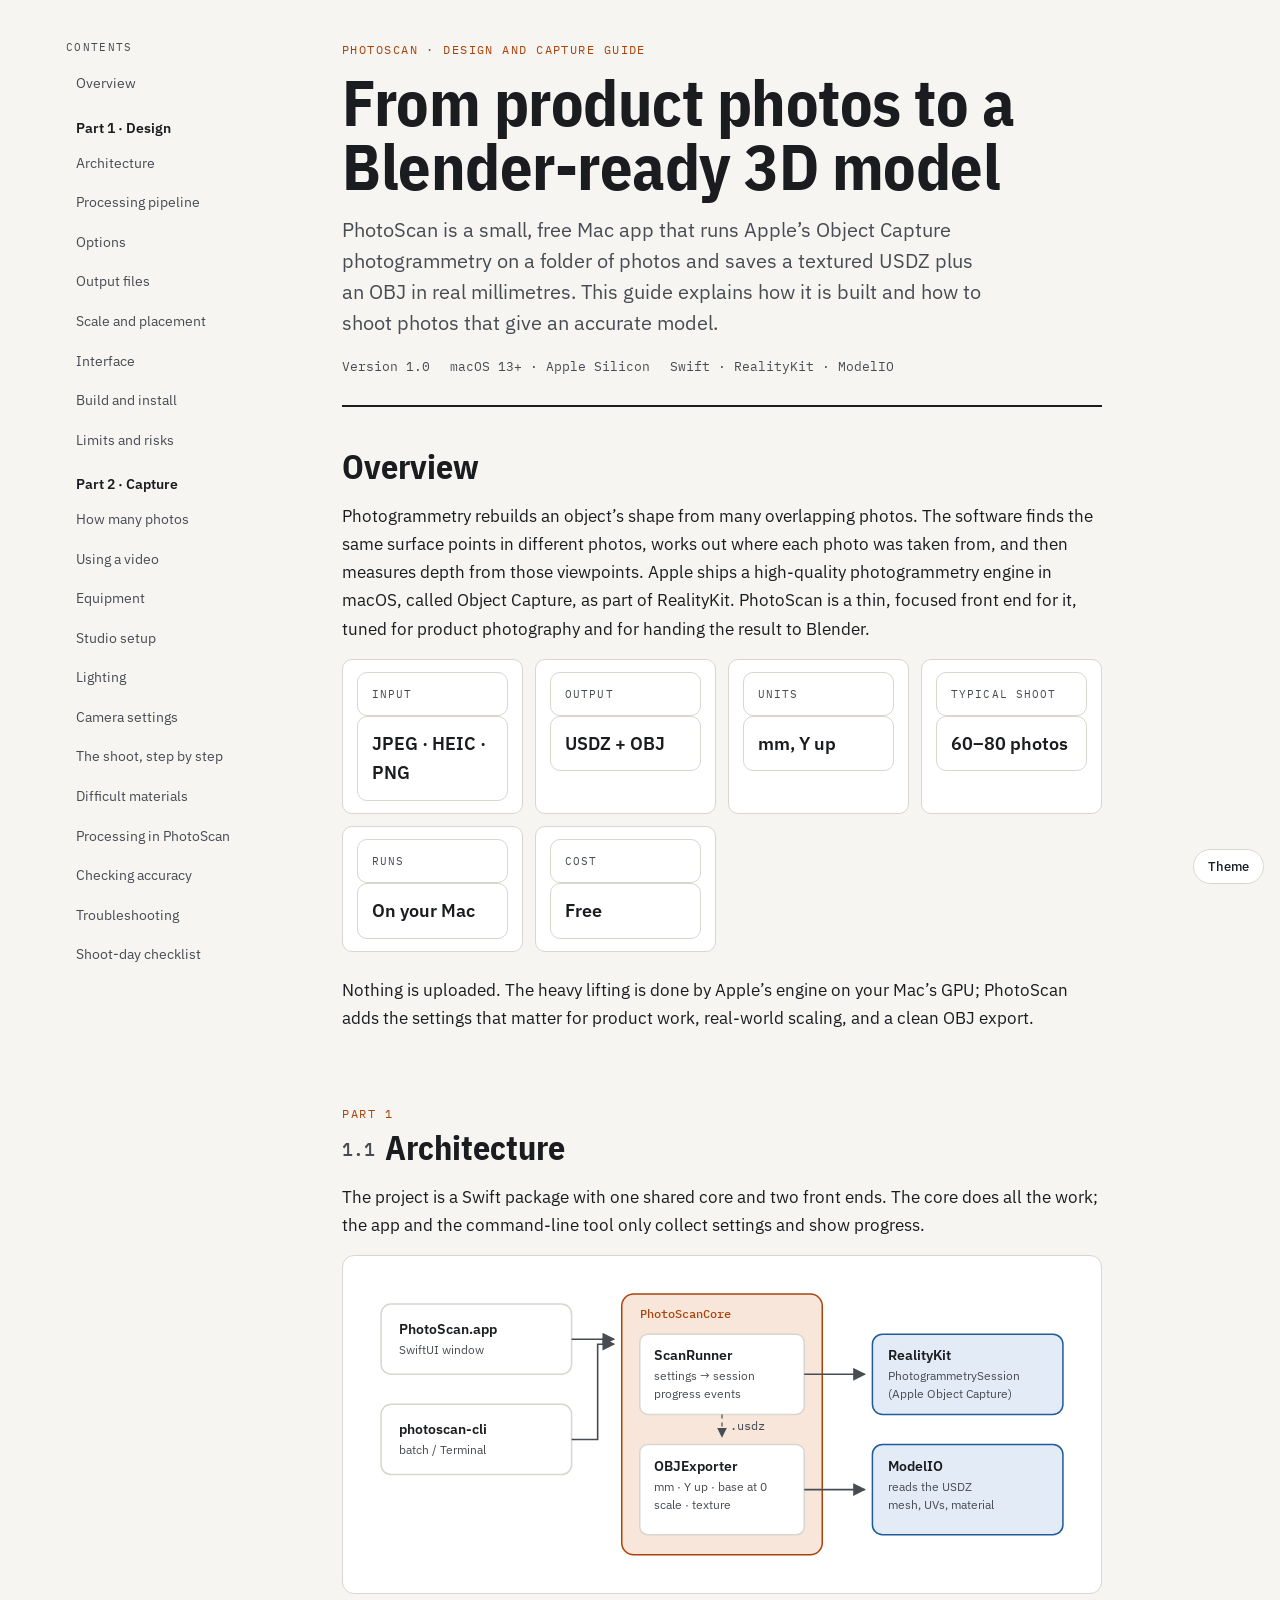
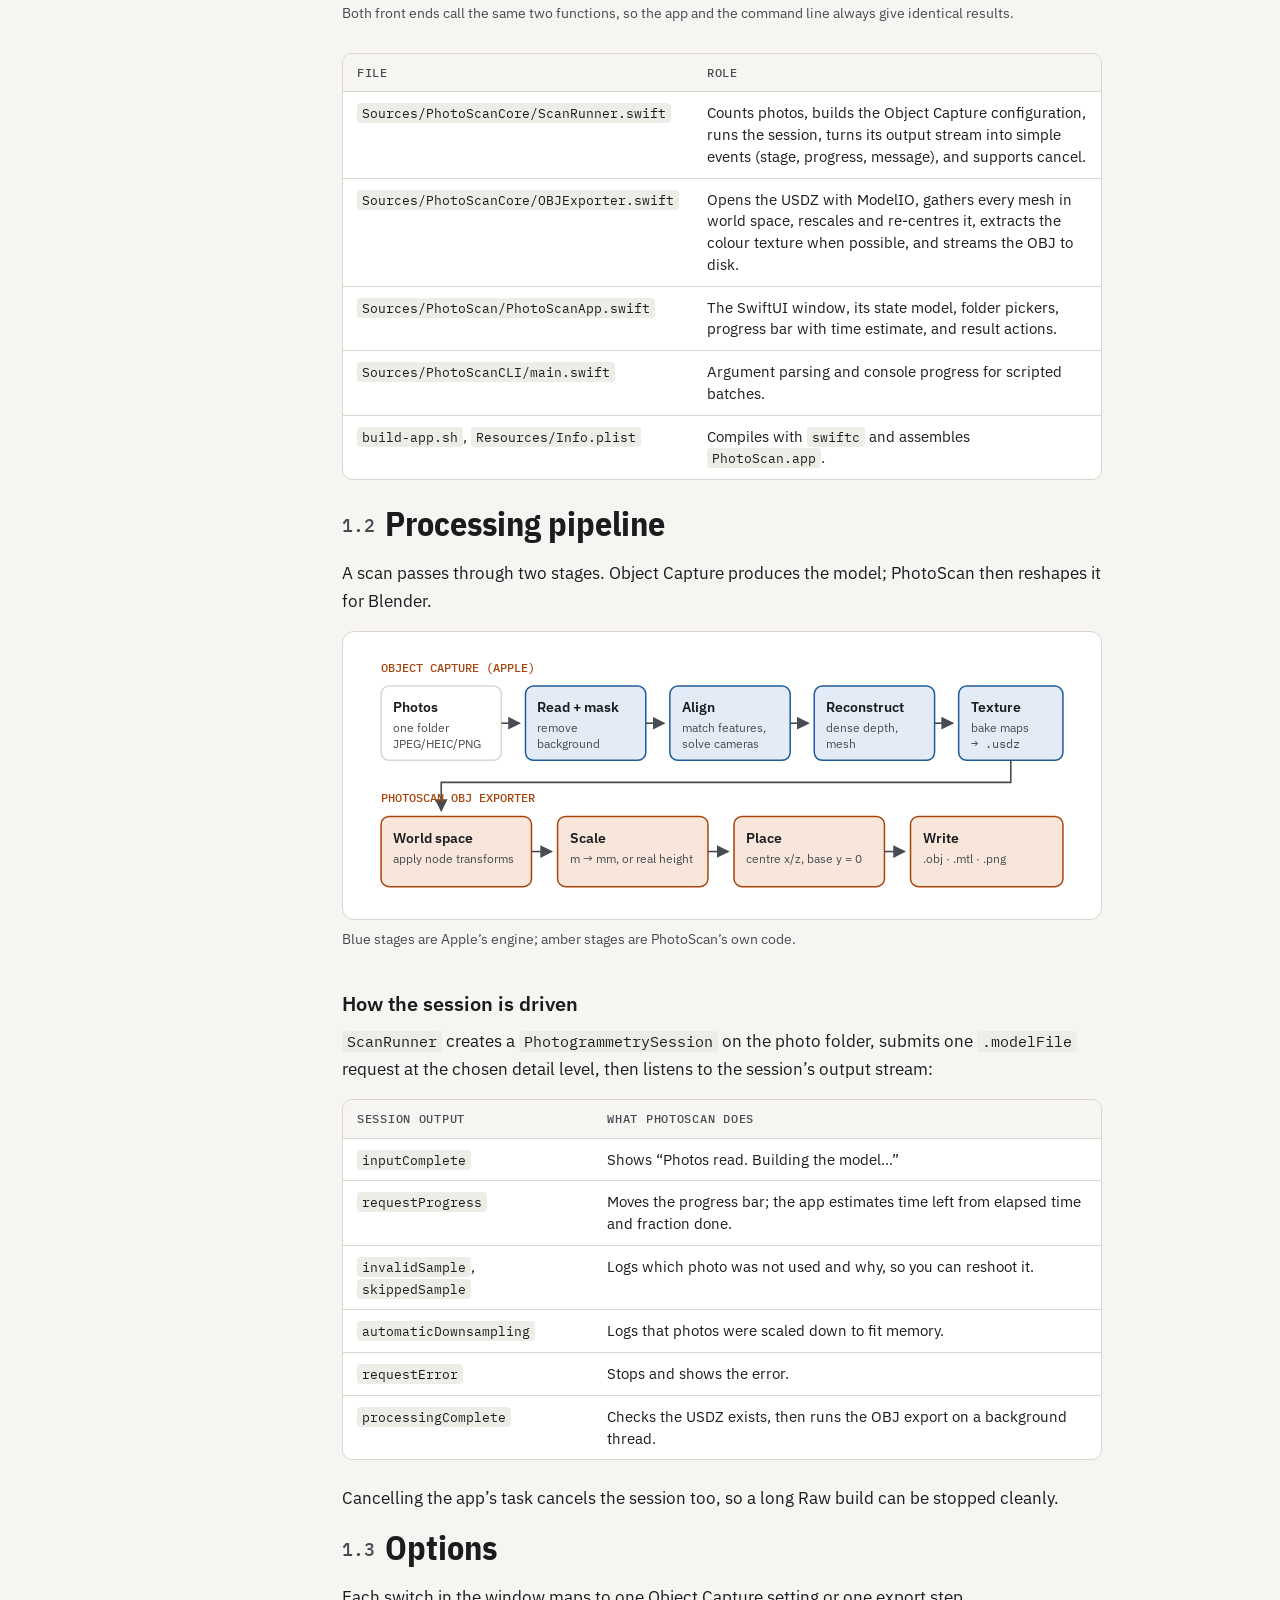
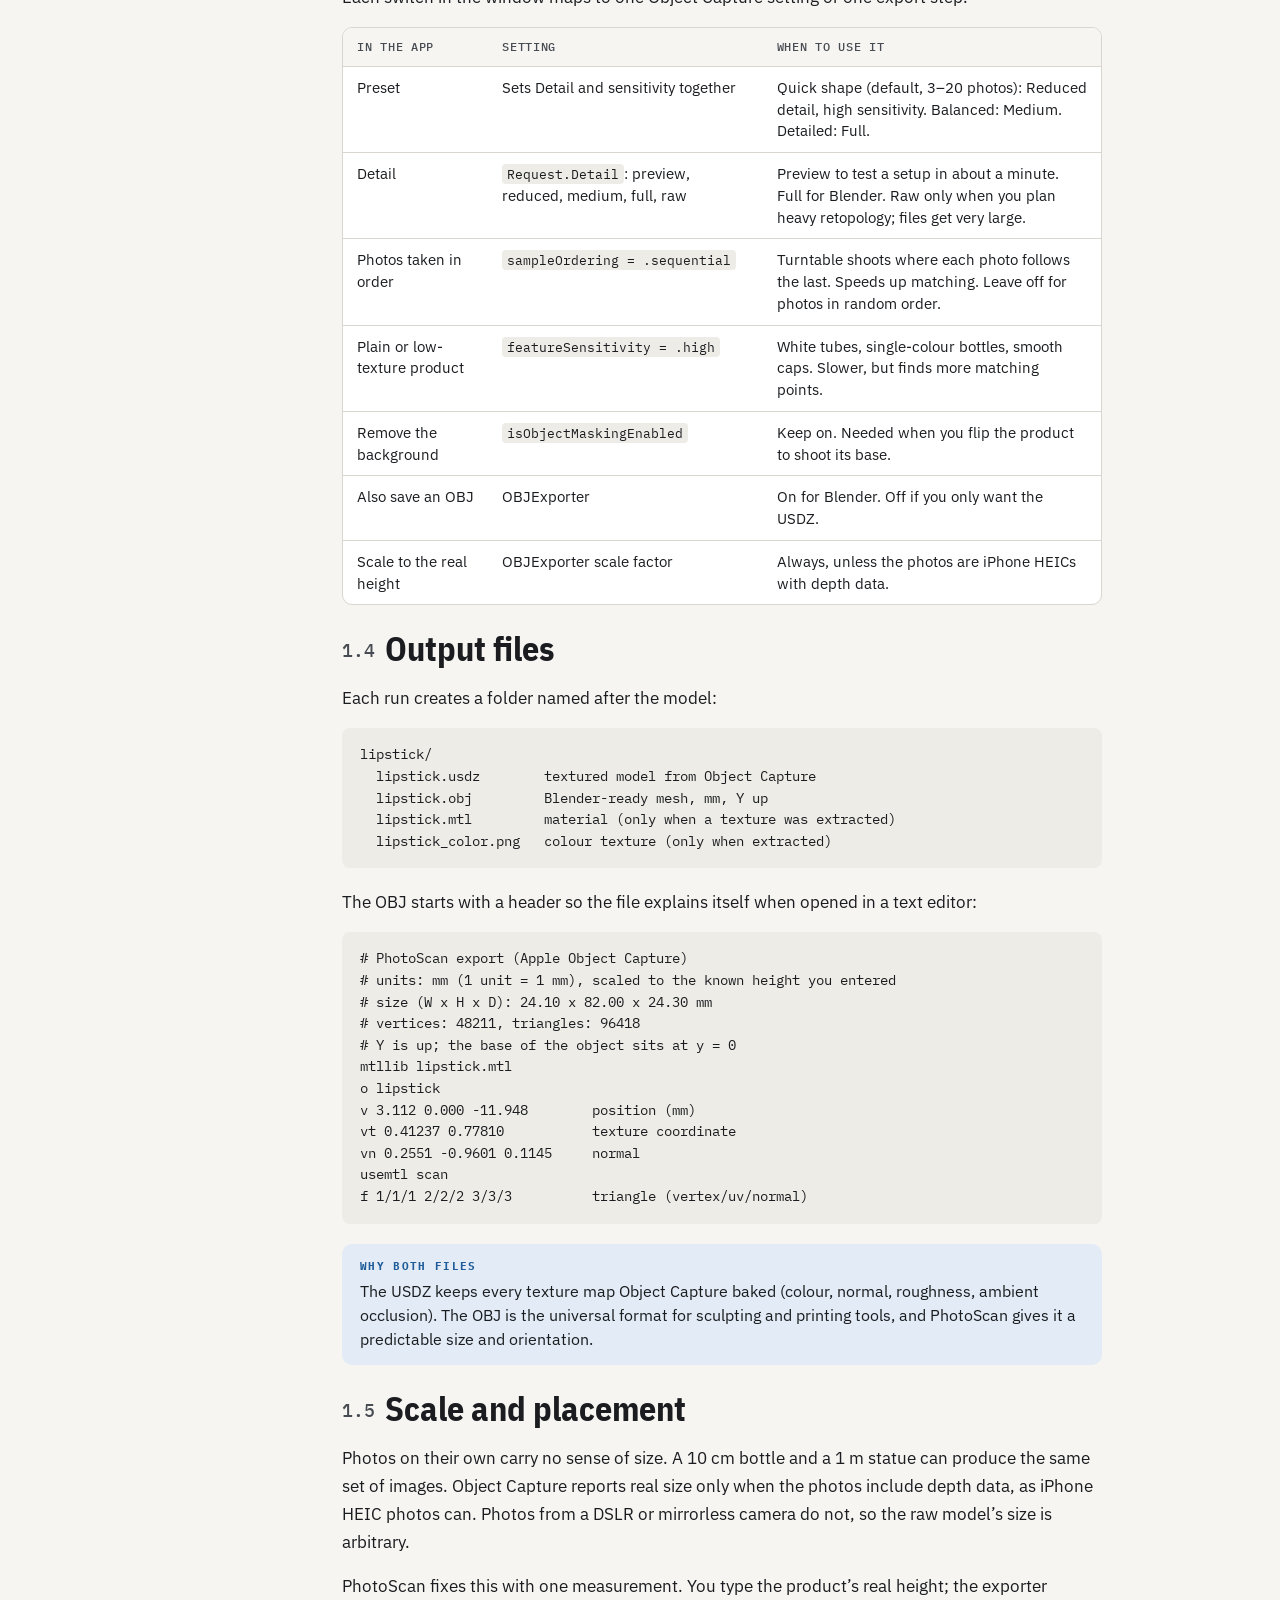
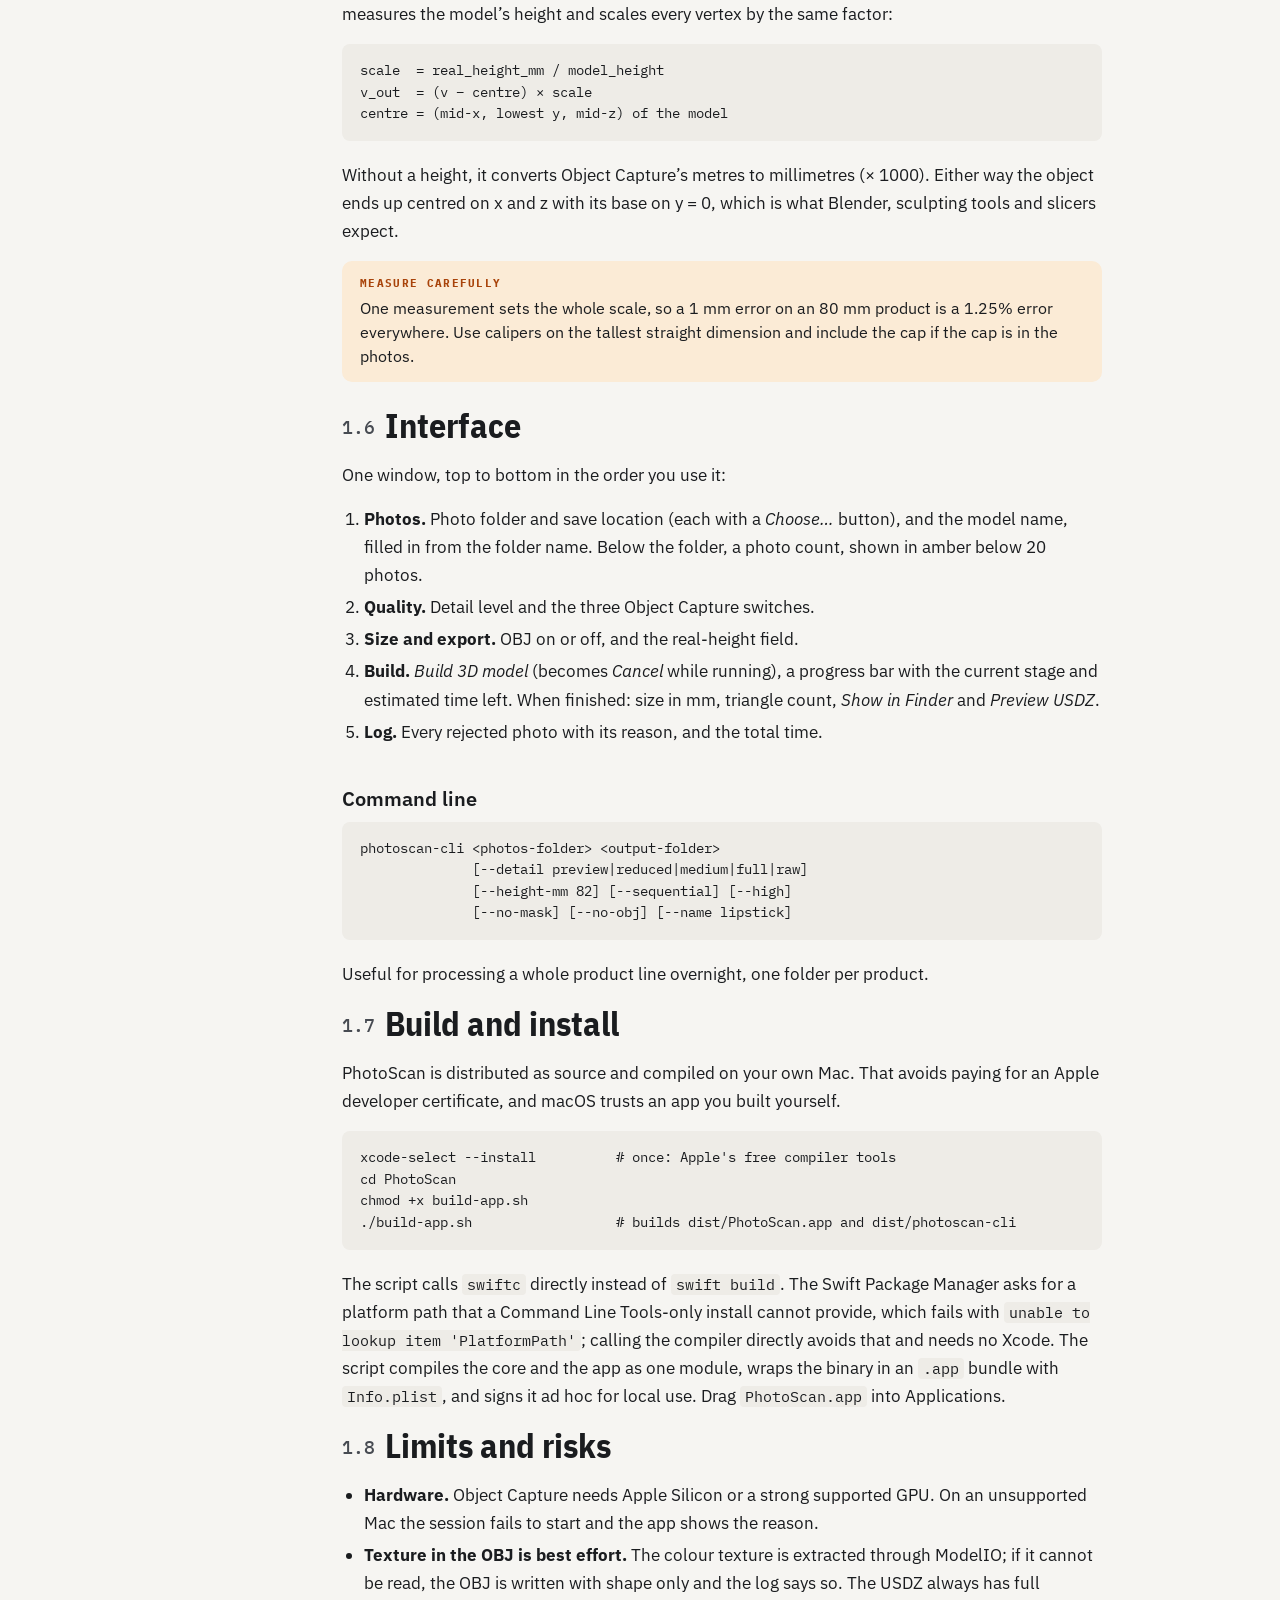
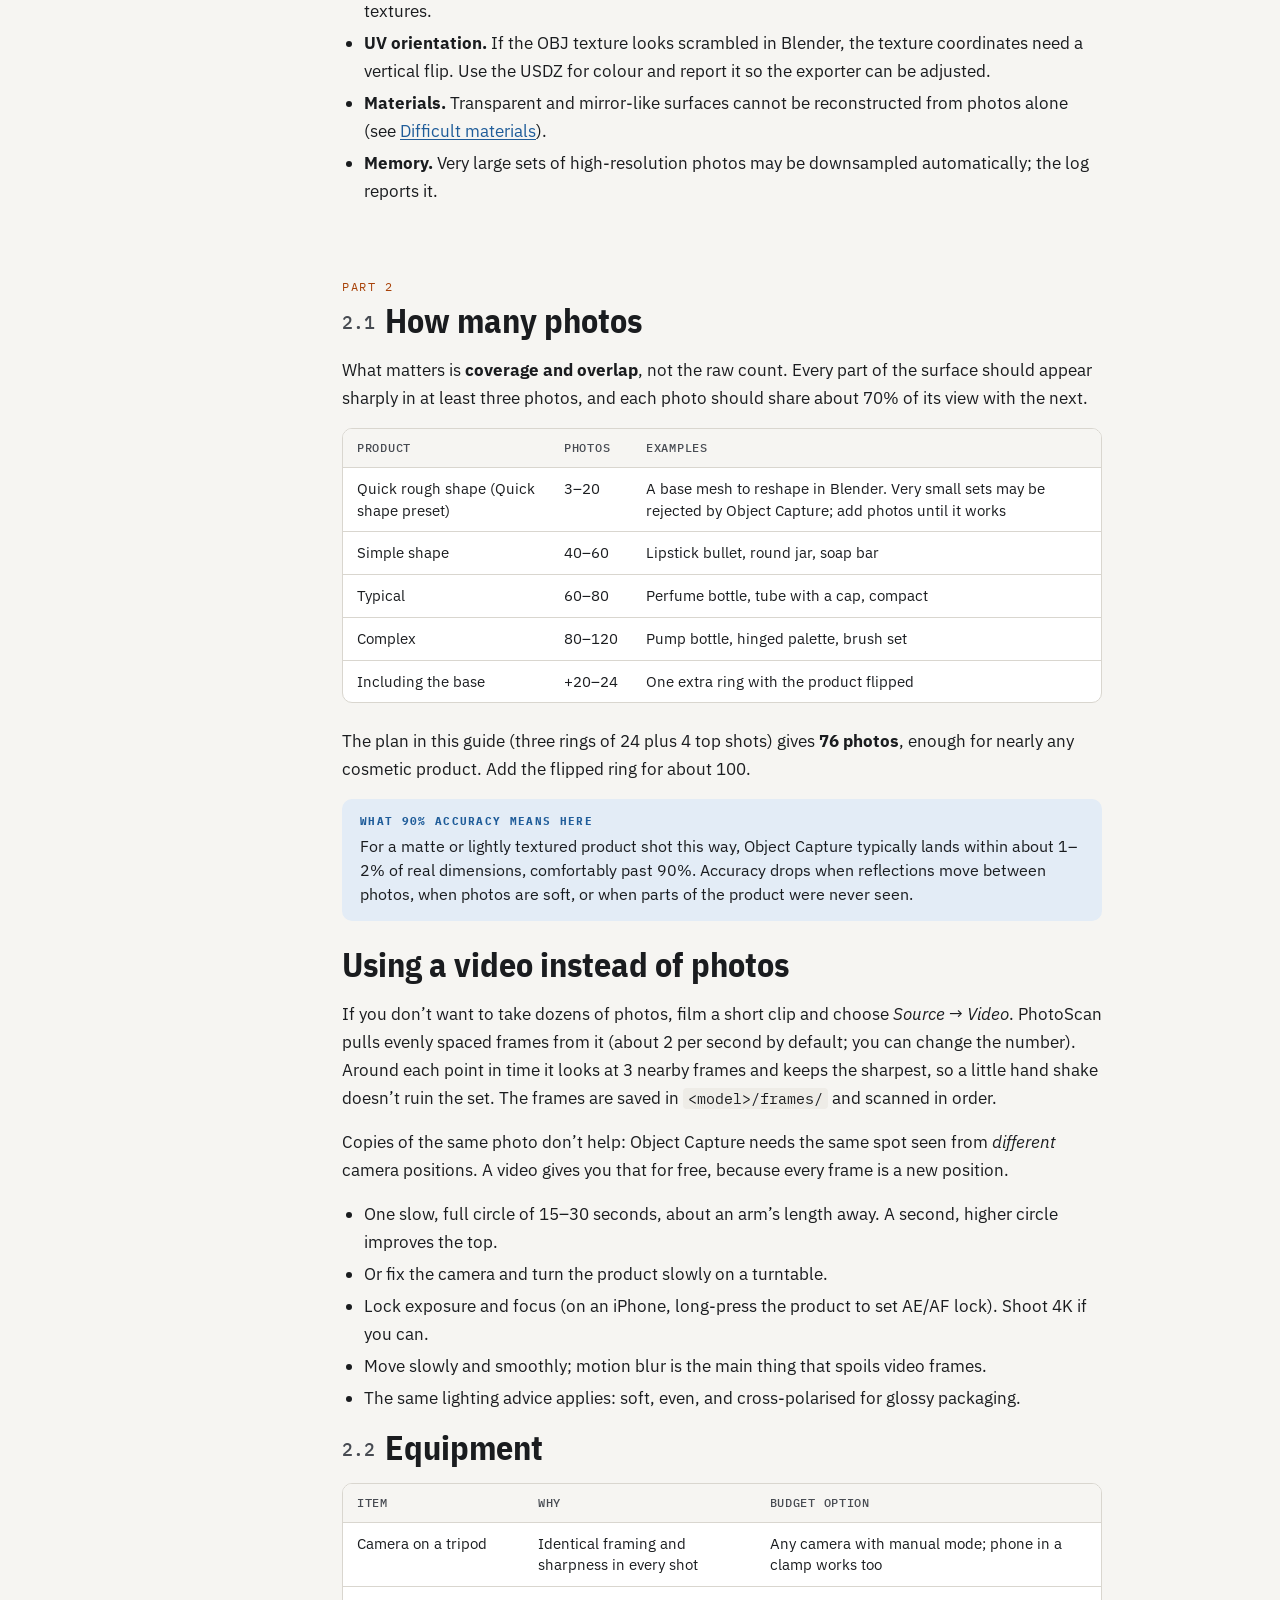
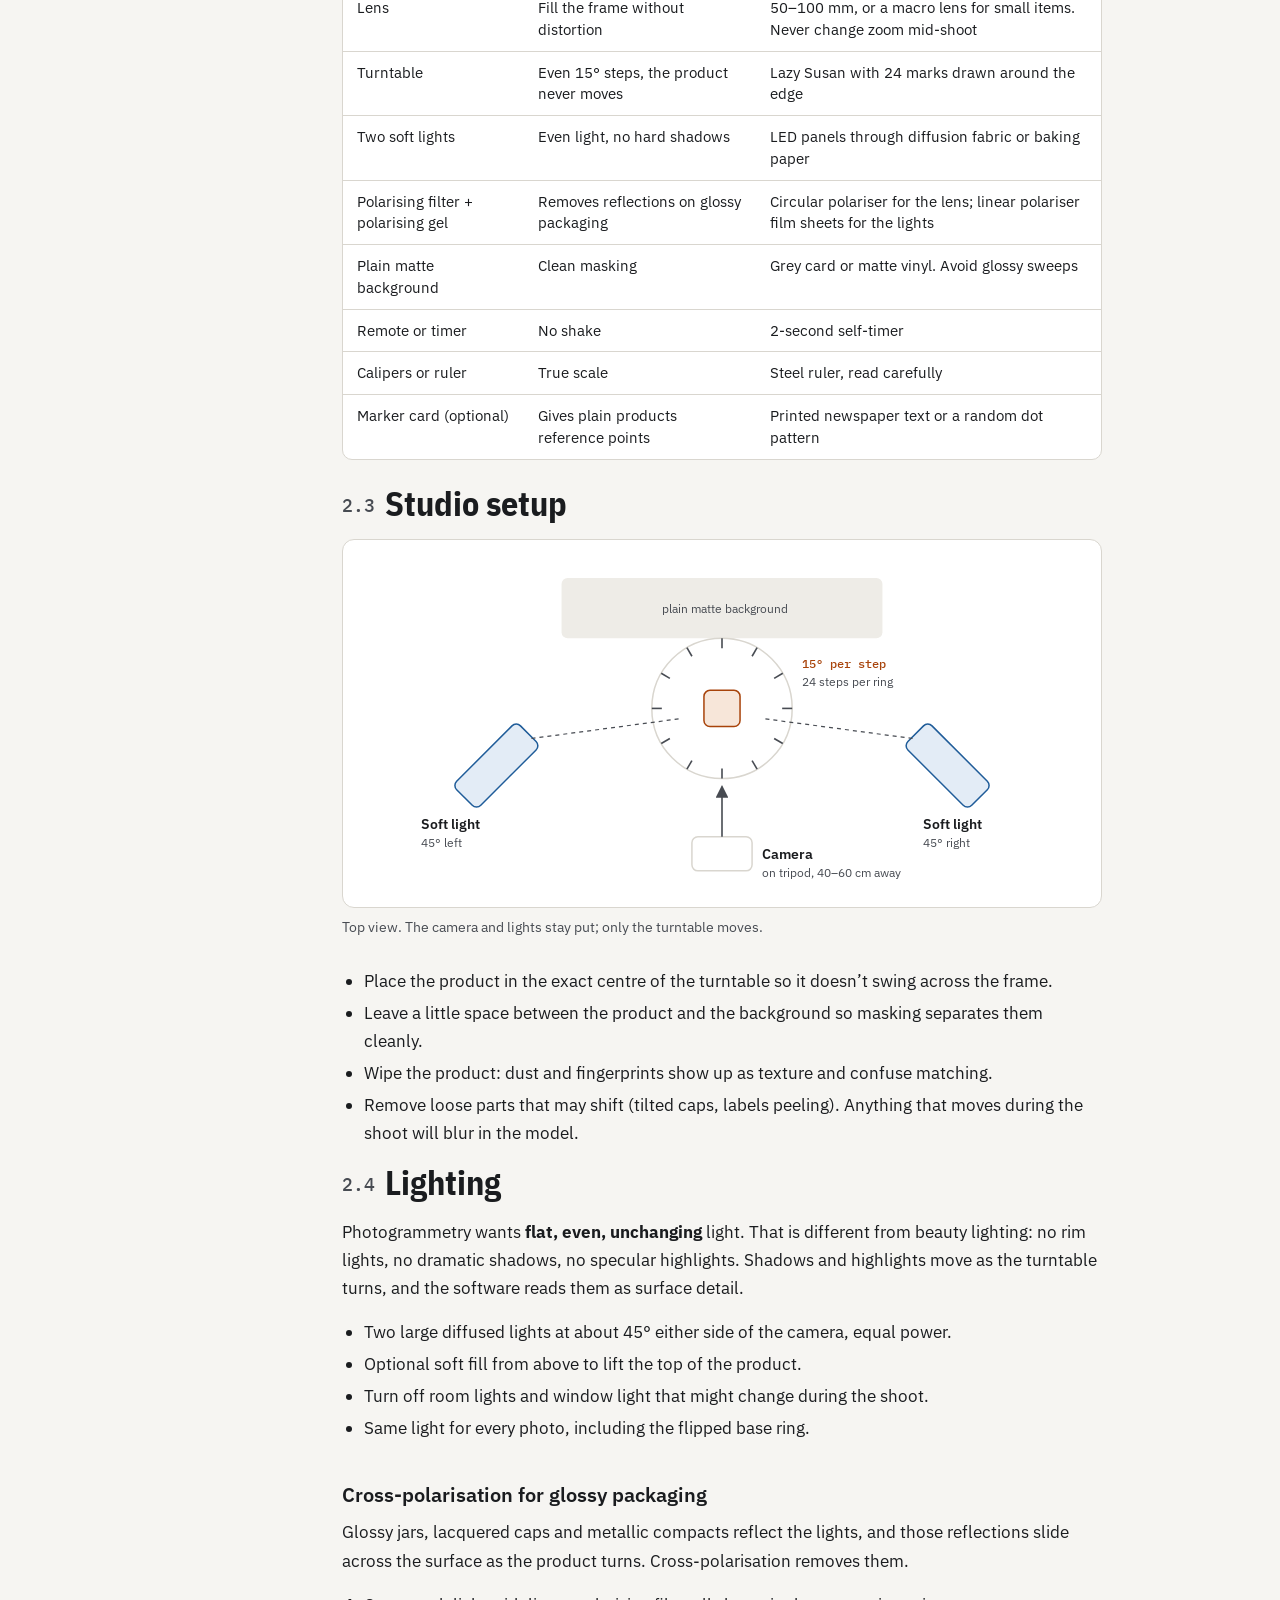
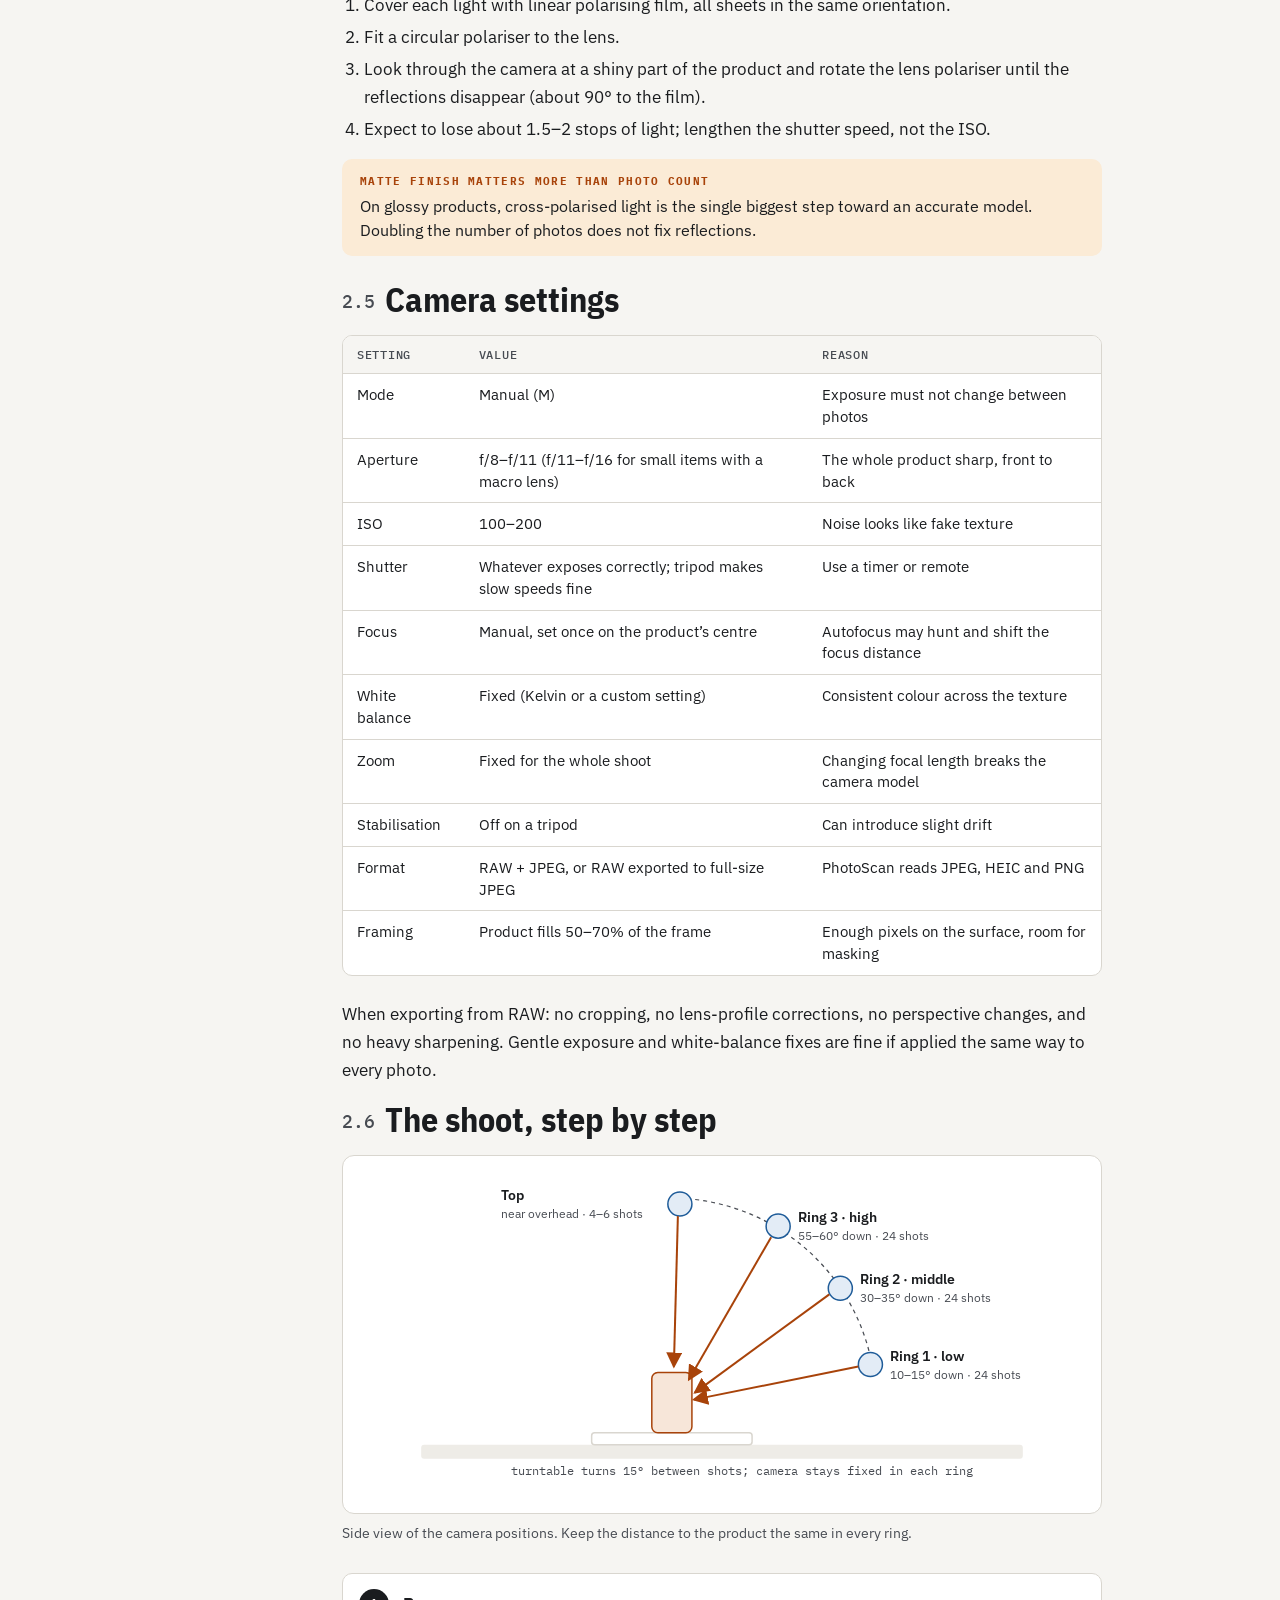
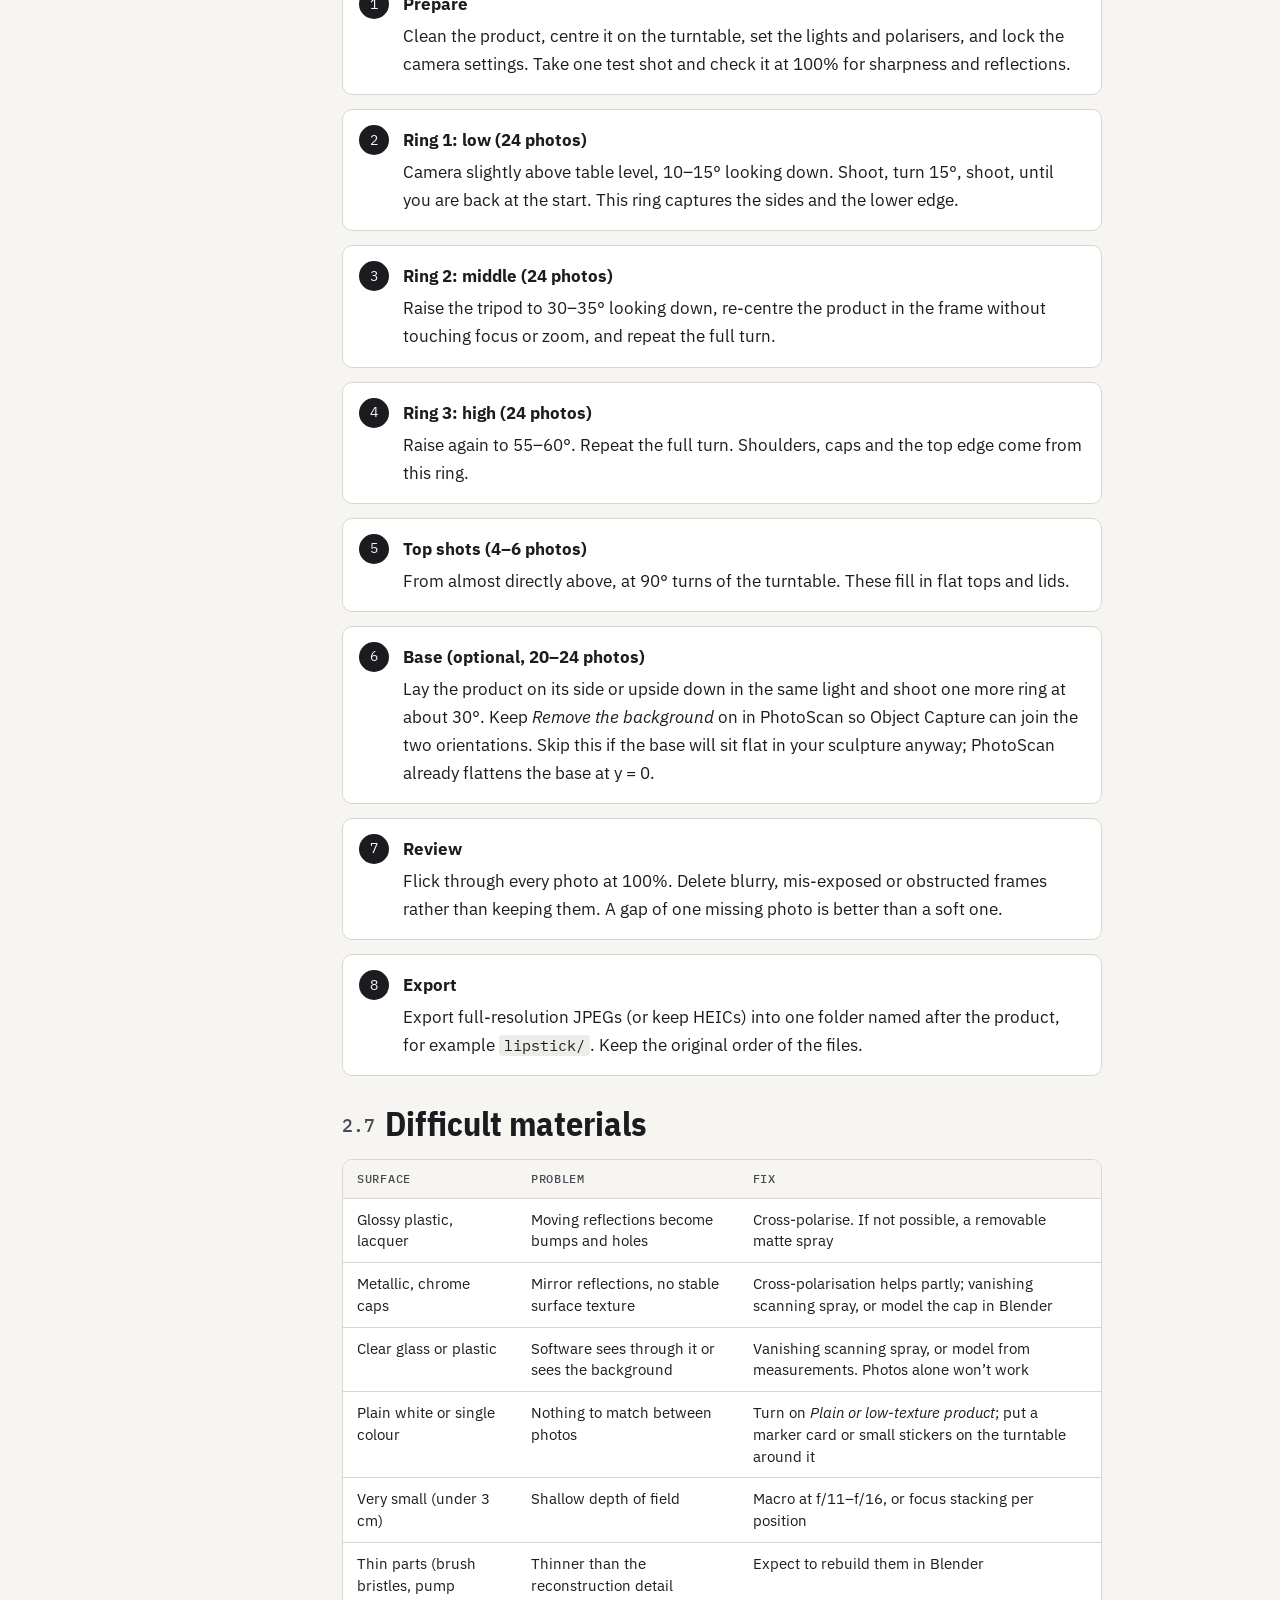
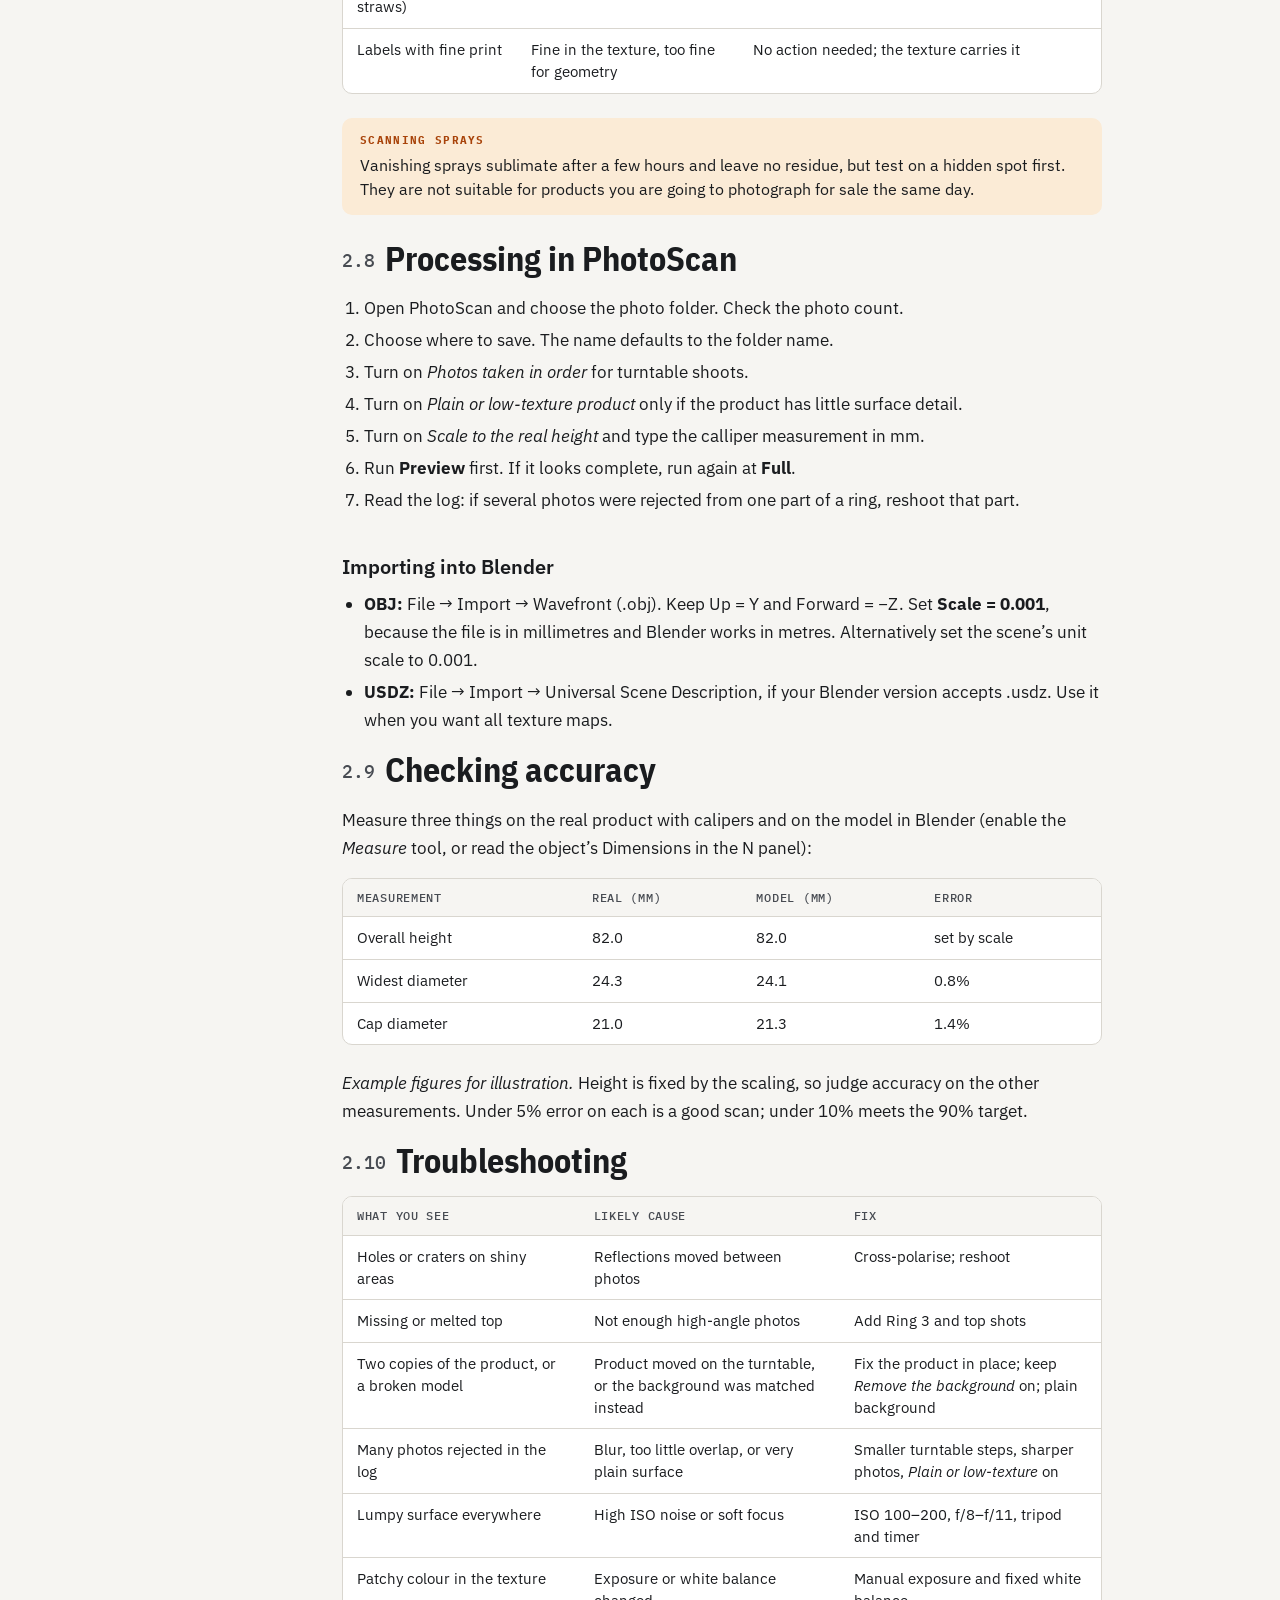
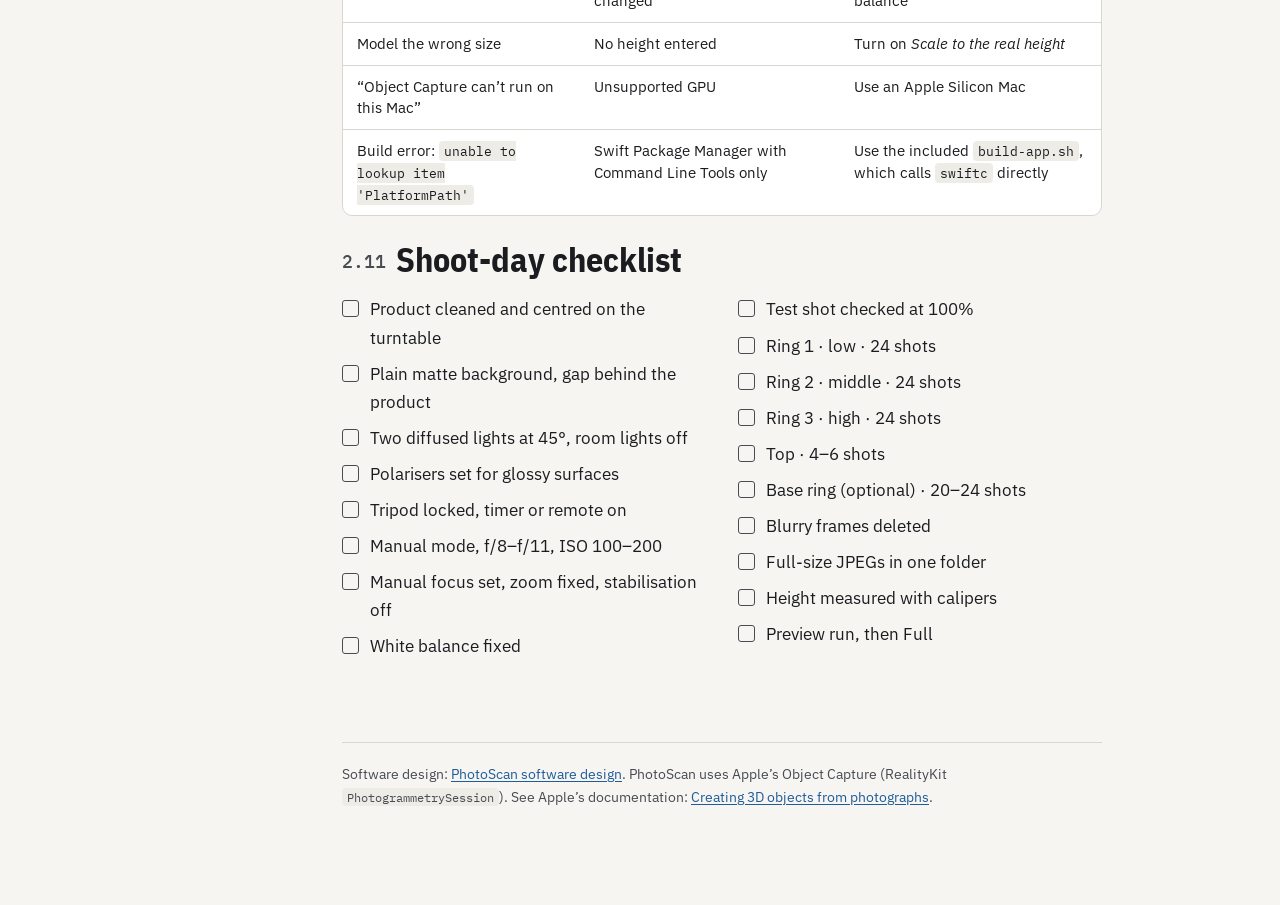
==== commit aa7f9463: "Bozzetto: cross-platform app with silhouette and TripoSR engines (stages 1-2) Rename PhotoScan to Bo" ====
--- a/docs/index.html
+++ b/docs/index.html
@@ -648,7 +648,7 @@
 </section>
 
 <footer>
-  PhotoScan uses Apple’s Object Capture (RealityKit <code>PhotogrammetrySession</code>). See Apple’s documentation: <a href="https://developer.apple.com/documentation/realitykit/creating-3d-objects-from-photographs">Creating 3D objects from photographs</a>.
+  Software design: <a href="design.html">PhotoScan software design</a>.   PhotoScan uses Apple’s Object Capture (RealityKit <code>PhotogrammetrySession</code>). See Apple’s documentation: <a href="https://developer.apple.com/documentation/realitykit/creating-3d-objects-from-photographs">Creating 3D objects from photographs</a>.
 </footer>
 </main>
 </div>
